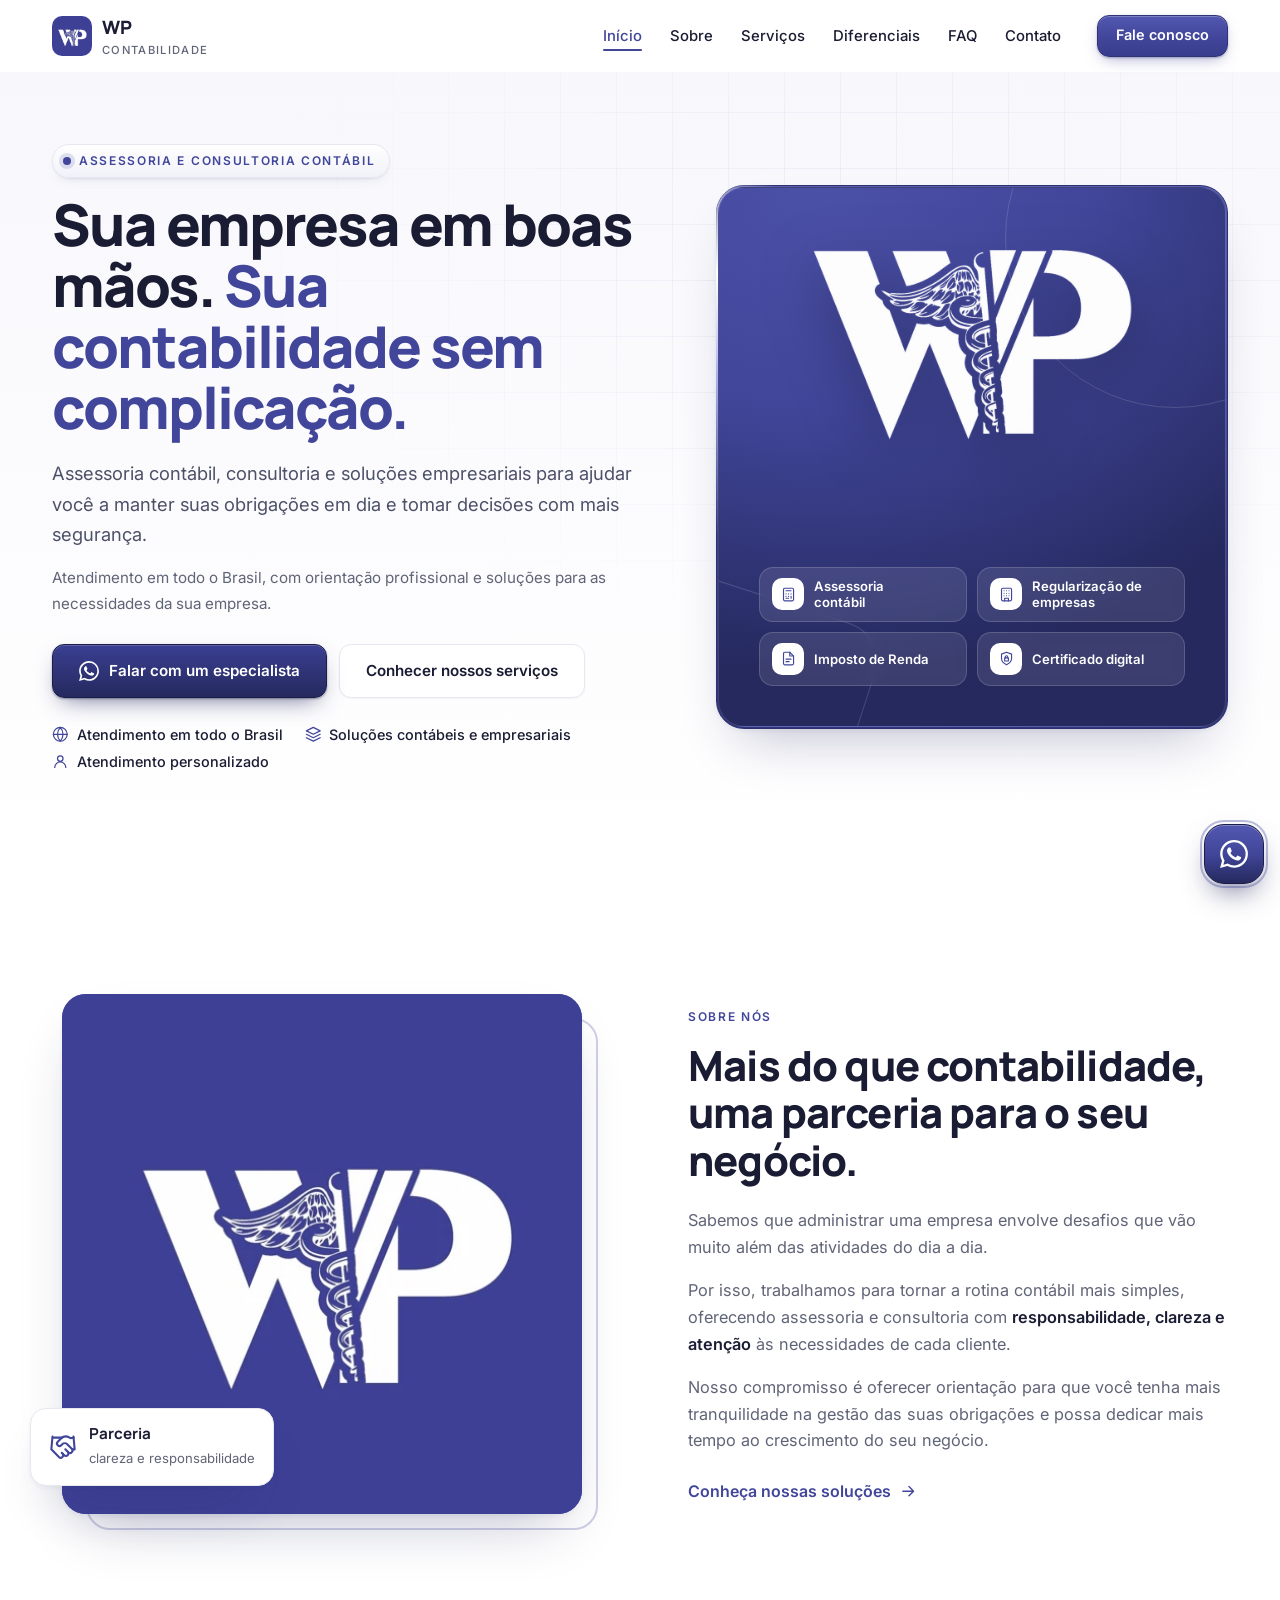
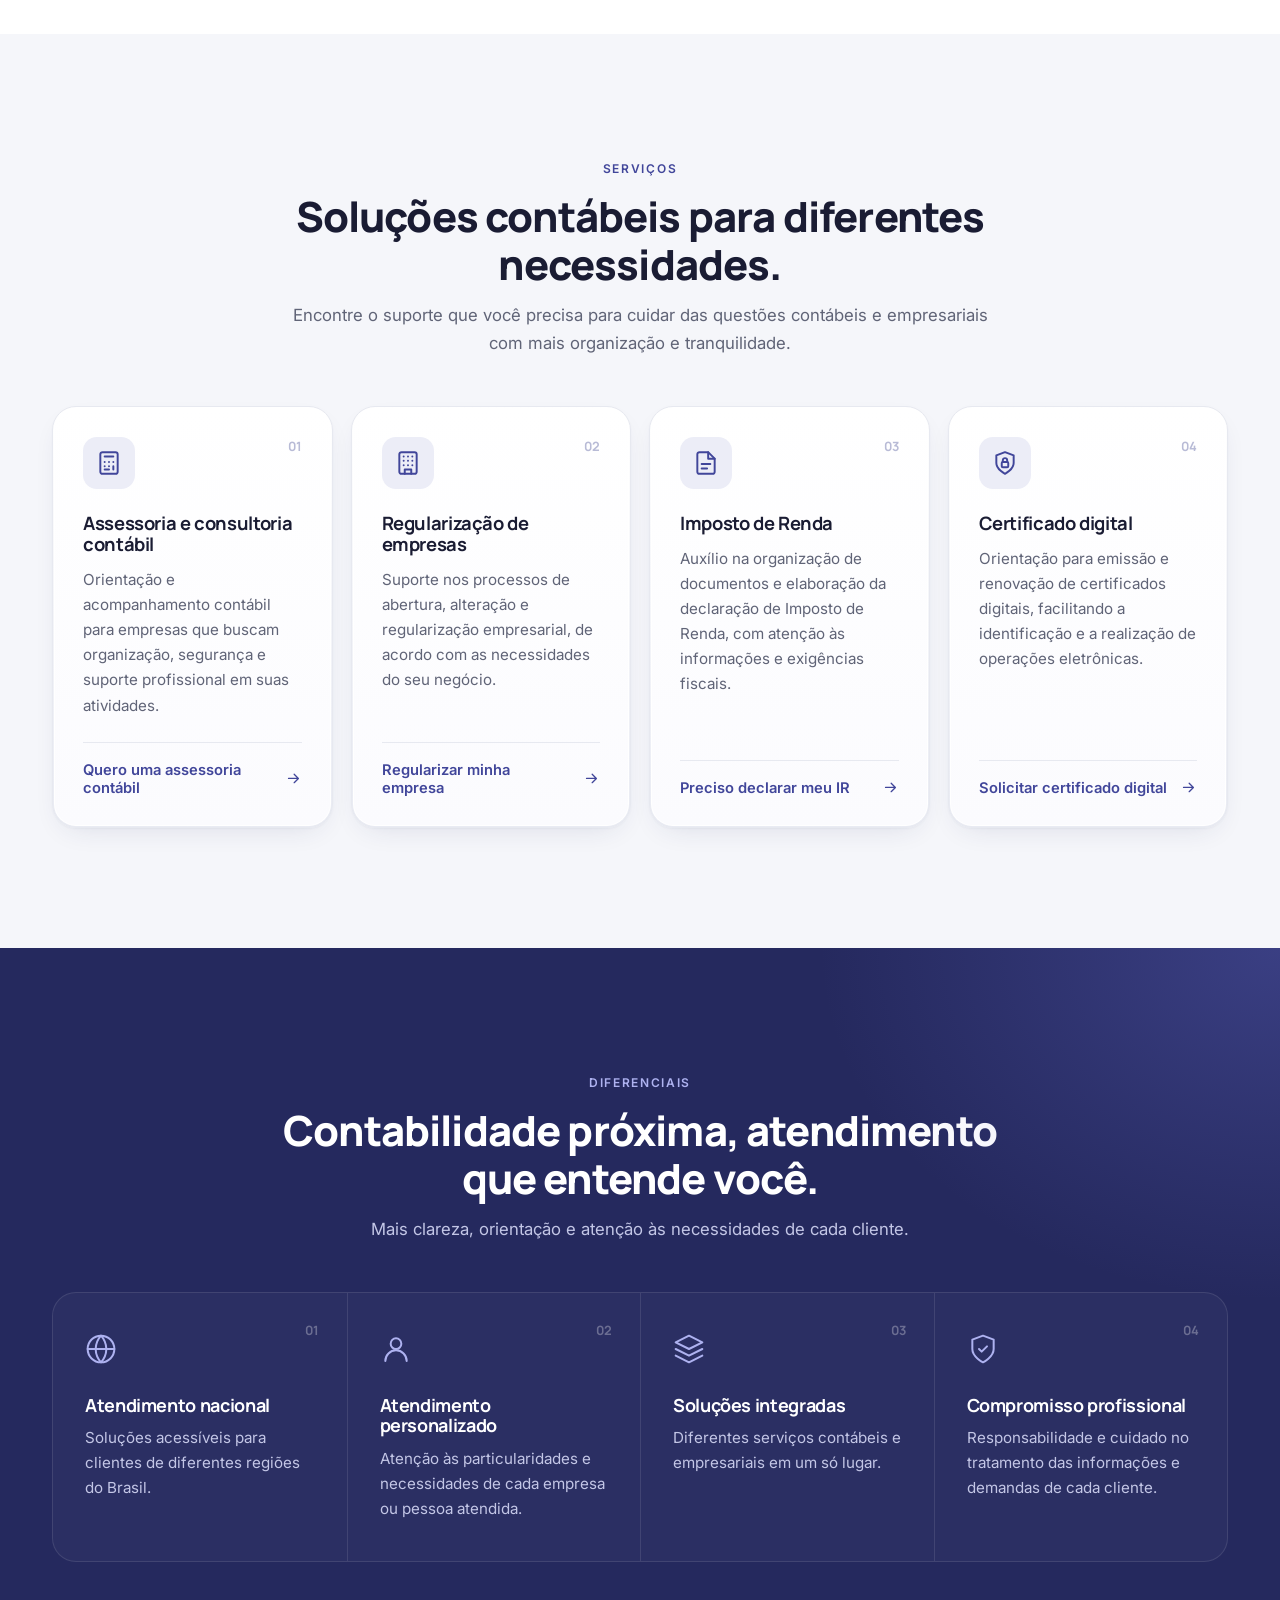
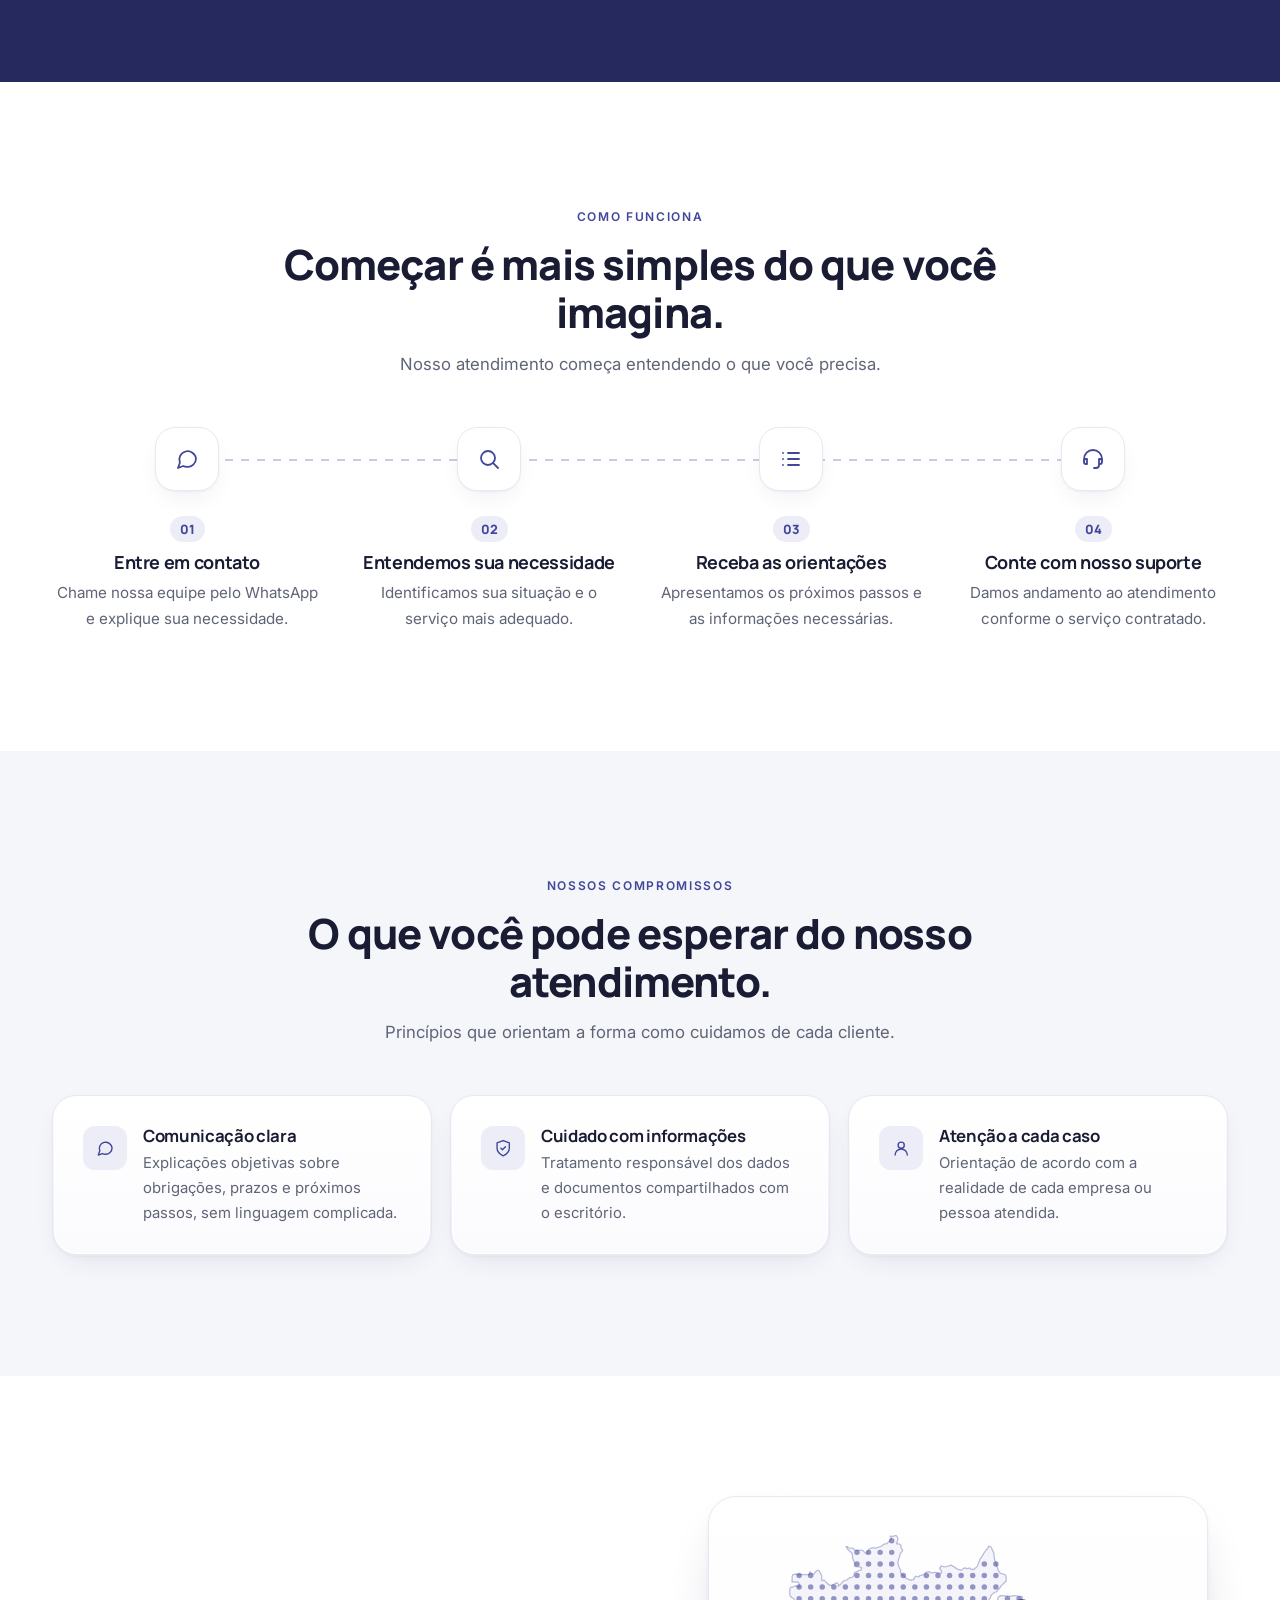
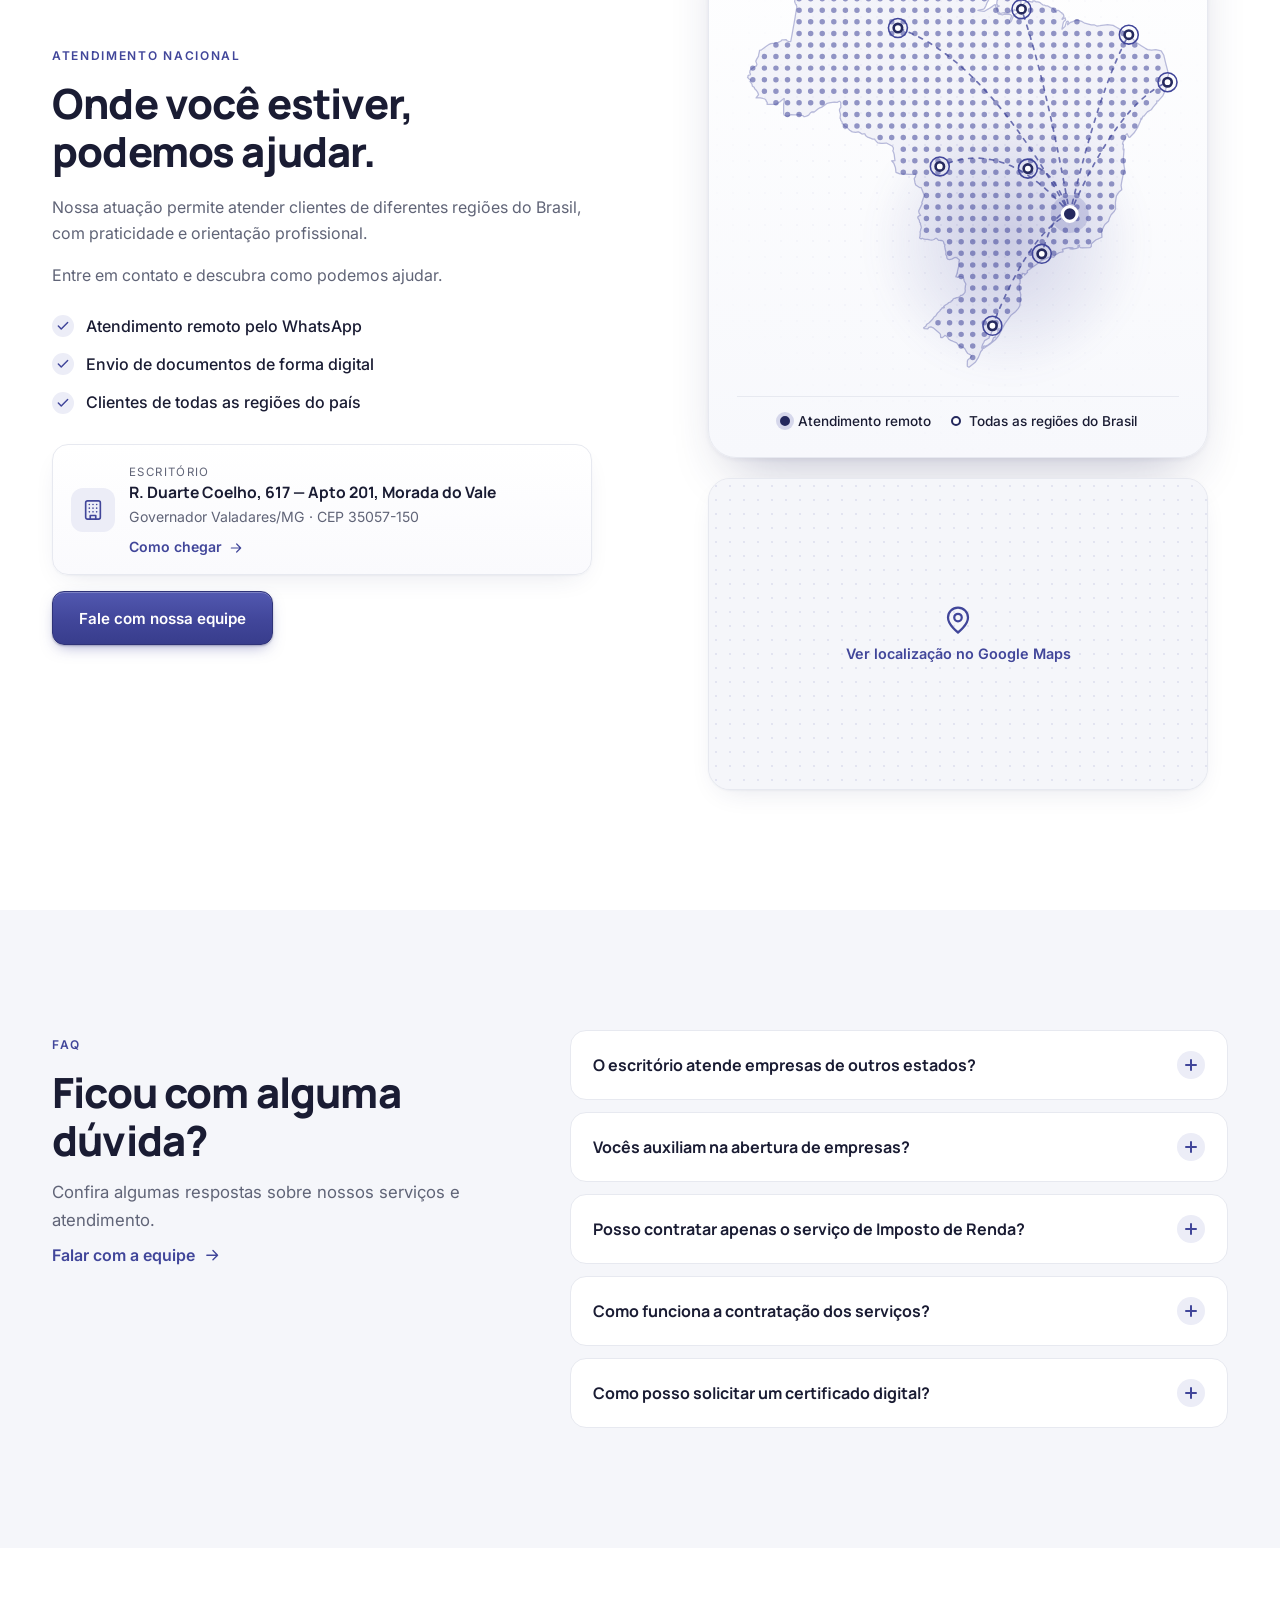
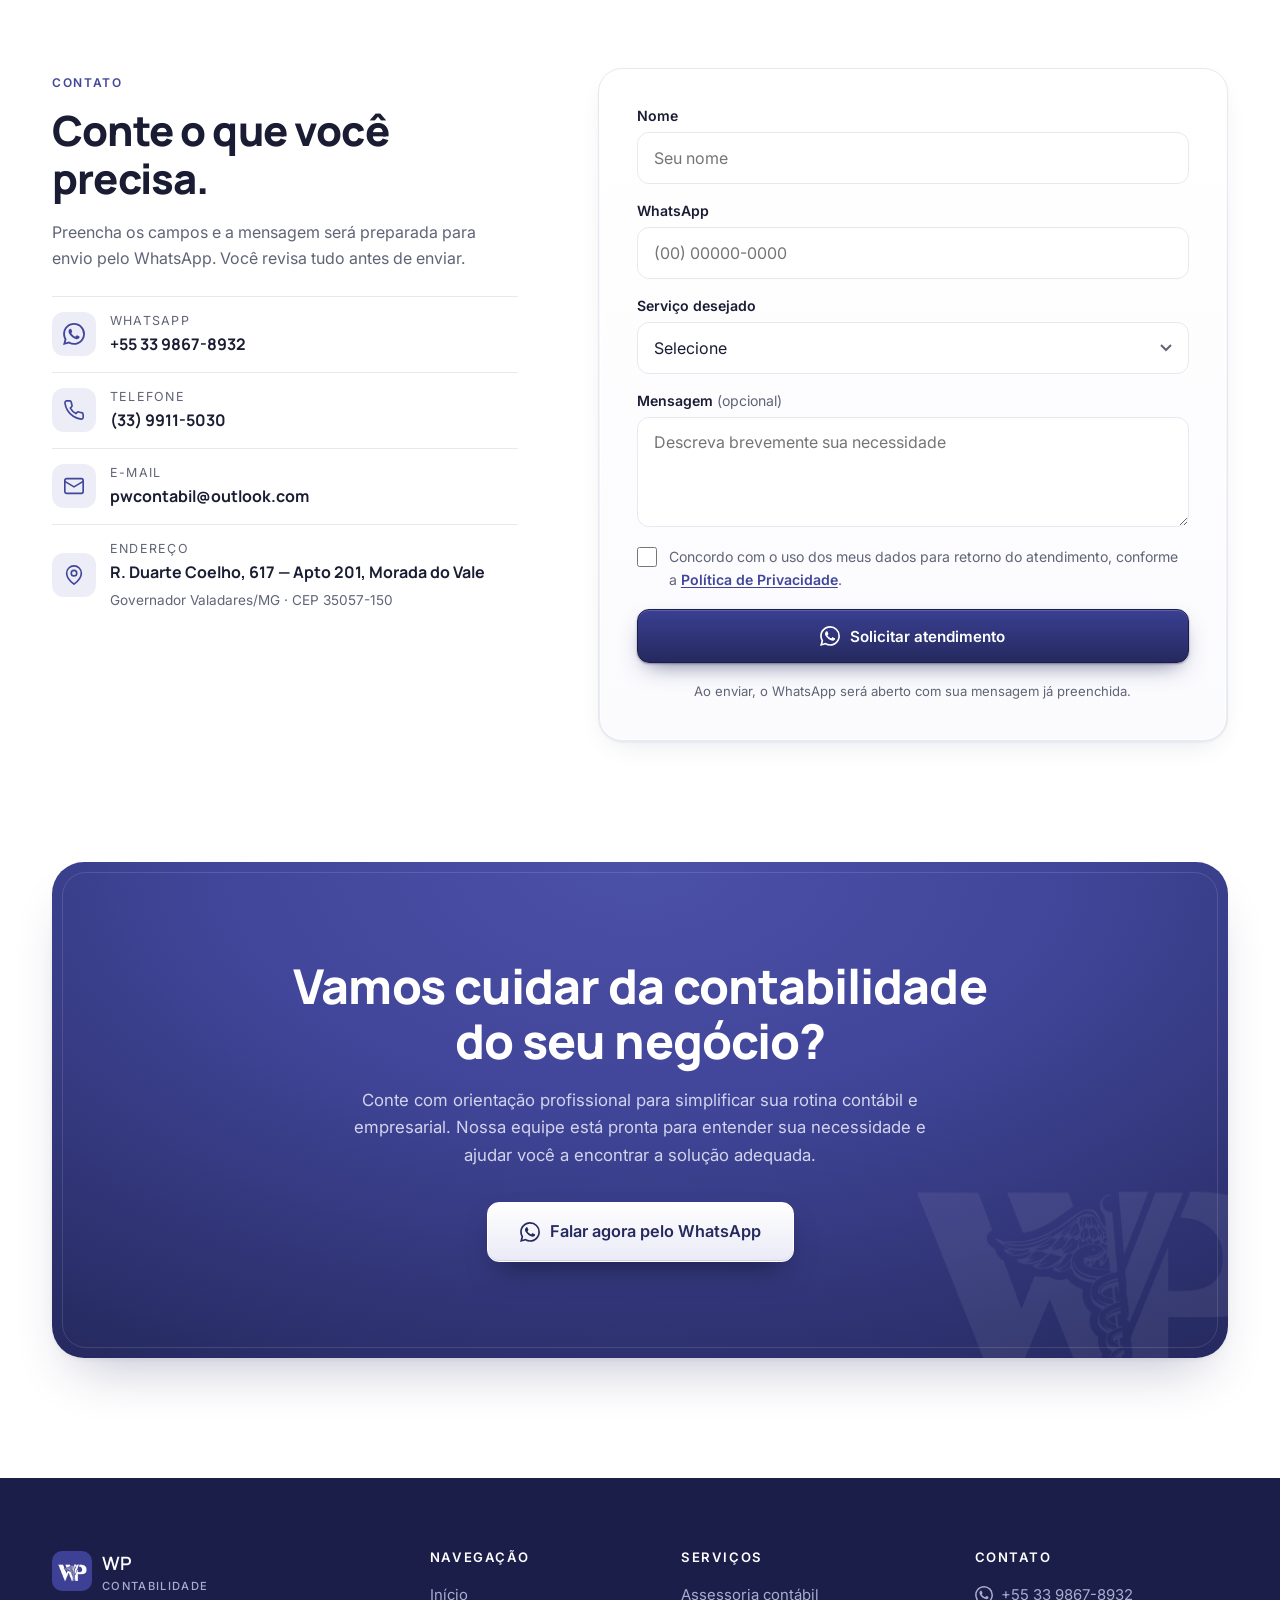
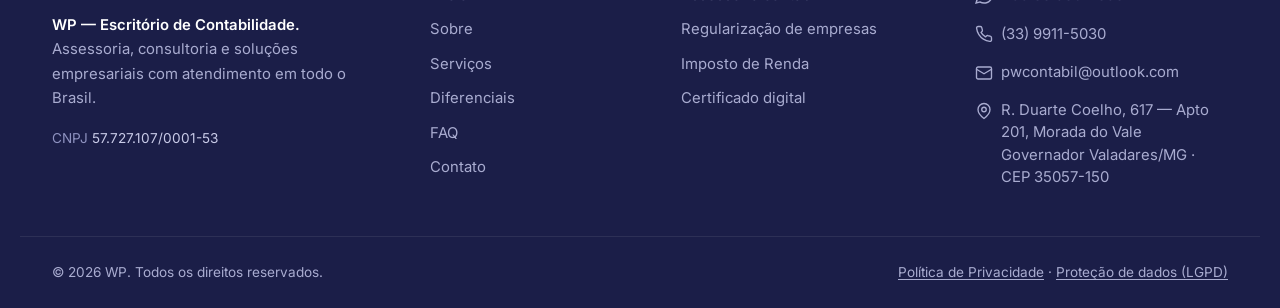
==== wp-contabilidade.html @ 4b019ac6 "Site institucional WP Contabilidade Landing page one-page em HTML, CSS e JavaScript puros.  Co-Autho" ====
<!doctype html>
<html lang="pt-BR" class="no-js">
<script>document.documentElement.classList.remove("no-js")</script>
<head>
  <meta charset="utf-8" />
  <meta name="viewport" content="width=device-width, initial-scale=1, viewport-fit=cover" />
  <title>WP Contabilidade | Assessoria e Consultoria Contábil</title>
  <meta name="description" content="Assessoria e consultoria contábil, regularização de empresas, Imposto de Renda e certificado digital. Atendimento em todo o Brasil." />
  <meta name="keywords" content="escritório de contabilidade, assessoria contábil, consultoria contábil, regularização de empresas, declaração de imposto de renda, certificado digital" />
  <meta name="theme-color" content="#41469A" />
  <!-- Google Search Console: cole aqui a meta de verificação quando disponível -->
  <!-- <meta name="google-site-verification" content="SEU_CODIGO" /> -->

  <meta property="og:type" content="website" />
  <meta property="og:locale" content="pt_BR" />
  <meta property="og:title" content="WP Contabilidade | Assessoria e Consultoria Contábil" />
  <meta property="og:description" content="Assessoria e consultoria contábil, regularização de empresas, Imposto de Renda e certificado digital. Atendimento em todo o Brasil." />
  <meta property="og:image" content="assets/og.jpg" />
  <meta name="twitter:card" content="summary_large_image" />

  <link rel="icon" type="image/png" href="[data-uri]" />
  <link rel="apple-touch-icon" href="[data-uri]" />
  <link rel="preconnect" href="https://fonts.googleapis.com" />
  <link rel="preconnect" href="https://fonts.gstatic.com" crossorigin />
  <link href="https://fonts.googleapis.com/css2?family=Inter:wght@400;500;600&family=Manrope:wght@500;600;700;800&display=swap" rel="stylesheet" />
  <style>
/* =========================================================
   WP Contabilidade — estilos
   Componentes "tex-card" e "btn--tex" inspirados em Cult UI
   (Texture Card / Texture Button), adaptados para CSS puro.
   ========================================================= */
:root{
  --brand:#41469A; --deep:#25295E; --deeper:#1B1E48; --mist:#F5F6FA; --soft:#ECEDF7;
  --white:#fff; --text:#606477; --ink:#1A1C33; --line:#E7E9F0;
  --wa:#25D366; --wa-d:#1EBE5A;
  --r-sm:10px; --r:16px; --r-lg:24px;
  --shadow:0 1px 2px rgba(37,41,94,.04),0 10px 30px -14px rgba(37,41,94,.16);
  --shadow-lg:0 2px 4px rgba(37,41,94,.05),0 28px 56px -24px rgba(37,41,94,.32);
  --ease:cubic-bezier(.22,.61,.36,1);
  --head-h:72px;
}
*,*::before,*::after{box-sizing:border-box}
html{scroll-behavior:smooth;scroll-padding-top:calc(var(--head-h) + 8px);-webkit-text-size-adjust:100%}
body{margin:0;font:400 16px/1.65 Inter,system-ui,sans-serif;color:var(--text);background:var(--white);-webkit-font-smoothing:antialiased;overflow-x:hidden}
img{max-width:100%;height:auto;display:block}
[hidden]{display:none!important}
a{color:inherit;text-decoration:none}
h1,h2,h3{font-family:Manrope,system-ui,sans-serif;color:var(--ink);margin:0;letter-spacing:-.02em;line-height:1.15}
h2{font-size:clamp(1.75rem,1.2rem + 2.2vw,2.6rem);font-weight:800}
h3{font-size:1.125rem;font-weight:700}
p{margin:0 0 1rem}
.i{width:1.15em;height:1.15em;fill:none;stroke:currentColor;stroke-width:1.8;stroke-linecap:round;stroke-linejoin:round;flex:none}
.container{width:100%;max-width:1240px;margin:0 auto;padding:0 20px}
@media(min-width:768px){.container{padding:0 32px}}
.skip{position:absolute;left:-999px;top:8px;background:var(--brand);color:#fff;padding:8px 14px;border-radius:8px;z-index:100}
.skip:focus{left:8px}
:focus-visible{outline:2px solid var(--brand);outline-offset:3px;border-radius:6px}

/* ---------- Eyebrow ---------- */
.eyebrow{display:inline-flex;align-items:center;gap:8px;font:600 .75rem/1 Inter,sans-serif;letter-spacing:.14em;text-transform:uppercase;color:var(--brand);margin-bottom:16px}
.eyebrow__dot{width:8px;height:8px;border-radius:50%;background:var(--brand);box-shadow:0 0 0 4px rgba(65,70,154,.15)}
.eyebrow--light{color:#AEB2F0}

/* ---------- Buttons ---------- */
.btn{--h:48px;display:inline-flex;align-items:center;justify-content:center;gap:10px;min-height:var(--h);padding:0 22px;border-radius:12px;font:600 .95rem/1 Inter,sans-serif;border:1px solid transparent;cursor:pointer;transition:transform .2s var(--ease),box-shadow .2s var(--ease),background .2s,color .2s,border-color .2s;white-space:nowrap}
.btn:active{transform:translateY(1px) scale(.99)}
.btn--sm{--h:42px;padding:0 18px;font-size:.9rem}
.btn--lg{--h:54px;padding:0 26px}
.btn--xl{--h:60px;padding:0 32px;font-size:1.02rem}
.btn--block{width:100%}
.btn .i{width:20px;height:20px}
/* Texture button (Cult UI) — camada interna com brilho e borda dupla */
.btn--tex{color:#fff;background:linear-gradient(180deg,#5258B0 0%,var(--brand) 55%,#383D8C 100%);border-color:#2F3378;box-shadow:inset 0 1px 0 rgba(255,255,255,.25),0 1px 2px rgba(37,41,94,.3),0 6px 16px -6px rgba(65,70,154,.55)}
.btn--tex:hover{transform:translateY(-1px);box-shadow:inset 0 1px 0 rgba(255,255,255,.3),0 2px 4px rgba(37,41,94,.3),0 12px 24px -8px rgba(65,70,154,.6)}
.btn--wa{color:#fff;background:linear-gradient(180deg,#3A3F92 0%,var(--deep) 100%);border-color:#1B1E48;box-shadow:inset 0 1px 0 rgba(255,255,255,.18),0 1px 2px rgba(27,30,72,.4),0 10px 24px -10px rgba(37,41,94,.7)}
.btn--wa:hover{transform:translateY(-1px);box-shadow:inset 0 1px 0 rgba(255,255,255,.22),0 2px 4px rgba(27,30,72,.4),0 16px 30px -12px rgba(37,41,94,.75)}
.cta-final .btn--wa{color:var(--deep);background:linear-gradient(180deg,#fff 0%,#E9EAF6 100%);border-color:#fff;box-shadow:inset 0 -1px 0 rgba(37,41,94,.12),0 14px 30px -12px rgba(0,0,0,.5)}
.btn--wa .i{fill:currentColor;stroke:none}
.btn--ghost{background:#fff;color:var(--ink);border-color:var(--line);box-shadow:0 1px 2px rgba(37,41,94,.05)}
.btn--ghost:hover{border-color:#C9CCE2;color:var(--brand);transform:translateY(-1px)}
.link-arrow{display:inline-flex;align-items:center;gap:8px;font-weight:600;color:var(--brand);margin-top:8px}
.link-arrow .i{transition:transform .2s var(--ease)}
.link-arrow:hover .i{transform:translateX(4px)}

/* ---------- Texture card (Cult UI) ---------- */
.tex-card{border-radius:var(--r-lg);padding:1px;background:linear-gradient(180deg,#fff,#E9EBF3);box-shadow:var(--shadow);border:1px solid var(--line)}
.tex-card__inner{height:100%;border-radius:calc(var(--r-lg) - 2px);background:linear-gradient(180deg,#fff 0%,#FBFBFE 100%);border:1px solid rgba(255,255,255,.9);padding:28px}

/* ---------- Header ---------- */
.header{position:fixed;inset:0 0 auto;z-index:50;height:var(--head-h);background:rgba(255,255,255,.92);backdrop-filter:saturate(1.6) blur(12px);-webkit-backdrop-filter:saturate(1.6) blur(12px);border-bottom:1px solid transparent;transition:border-color .25s,box-shadow .25s}
.header.is-scrolled{border-color:var(--line);box-shadow:0 6px 24px -18px rgba(37,41,94,.4)}
.header__inner{height:100%;display:flex;align-items:center;gap:24px}
.logo{display:flex;align-items:center;gap:10px;flex:none}
.logo img{width:40px;height:40px;border-radius:10px}
.logo__text{display:flex;flex-direction:column;line-height:1}
.logo__text strong{font:800 1.15rem Manrope,sans-serif;color:var(--ink);letter-spacing:-.02em}
.logo__text small{font:500 .7rem Inter,sans-serif;letter-spacing:.12em;text-transform:uppercase;color:var(--text);margin-top:3px}
.logo--light .logo__text strong{color:#fff}.logo--light .logo__text small{color:#A9ACD0}
.nav{margin-left:auto;display:flex;align-items:center;gap:4px}
.nav a:not(.btn){position:relative;padding:10px 12px;font:500 .93rem Inter,sans-serif;color:var(--ink);border-radius:8px;transition:color .2s}
.nav a:not(.btn)::after{content:"";position:absolute;left:12px;right:12px;bottom:4px;height:2px;border-radius:2px;background:var(--brand);transform:scaleX(0);transition:transform .25s var(--ease)}
.nav a:not(.btn):hover,.nav a.is-active{color:var(--brand)}
.nav a.is-active::after,.nav a:not(.btn):hover::after{transform:scaleX(1)}
.nav__cta{display:none}
.burger{display:none}
@media(max-width:991px){
  :root{--head-h:64px}
  .logo img{width:36px;height:36px}
  .header__cta{display:none}
  .burger{display:grid;place-content:center;gap:6px;margin-left:auto;width:44px;height:44px;border:1px solid var(--line);background:#fff;border-radius:12px;cursor:pointer}
  .burger span{display:block;width:20px;height:2px;background:var(--ink);border-radius:2px;transition:transform .25s var(--ease)}
  .burger[aria-expanded=true] span:first-child{transform:translateY(4px) rotate(45deg)}
  .burger[aria-expanded=true] span:last-child{transform:translateY(-4px) rotate(-45deg)}
  .nav{position:fixed;top:var(--head-h);left:0;right:0;flex-direction:column;align-items:stretch;gap:0;background:#fff;padding:12px 20px 24px;border-bottom:1px solid var(--line);box-shadow:0 24px 40px -24px rgba(37,41,94,.35);transform:translateY(-8px);opacity:0;visibility:hidden;transition:opacity .2s,transform .25s var(--ease),visibility .25s}
  .nav.is-open{opacity:1;visibility:visible;transform:none}
  .nav a:not(.btn){padding:14px 4px;font-size:1.05rem;border-bottom:1px solid var(--line);border-radius:0}
  .nav a:not(.btn)::after{display:none}
  .nav__cta{display:flex;margin-top:16px;--h:52px}
}

/* ---------- Hero ---------- */
.hero{position:relative;padding:calc(var(--head-h) + 40px) 0 64px;background:linear-gradient(180deg,#F7F7FC 0%,#fff 100%);overflow:hidden}
.hero__grid-bg{position:absolute;inset:0;background-image:linear-gradient(rgba(65,70,154,.06) 1px,transparent 1px),linear-gradient(90deg,rgba(65,70,154,.06) 1px,transparent 1px);background-size:56px 56px;mask-image:radial-gradient(ellipse 70% 60% at 70% 30%,#000 20%,transparent 75%);-webkit-mask-image:radial-gradient(ellipse 70% 60% at 70% 30%,#000 20%,transparent 75%)}
.hero__inner{position:relative;display:grid;gap:48px;align-items:center}
.hero h1{font-size:clamp(2.1rem,1.3rem + 3.6vw,3.6rem);font-weight:800;letter-spacing:-.035em;line-height:1.06;margin-bottom:20px}
.hero h1 .hl{color:var(--brand)}
.lead{font-size:clamp(1.02rem,.95rem + .3vw,1.15rem);color:#4D5168;max-width:56ch}
.hero__sub{font-size:.95rem;max-width:56ch}
.hero__actions{display:flex;flex-wrap:wrap;gap:12px;margin:28px 0 28px}
.hero__chips{list-style:none;padding:0;margin:0;display:flex;flex-wrap:wrap;gap:10px 22px}
.hero__chips li{display:flex;align-items:center;gap:8px;font:500 .9rem Inter,sans-serif;color:var(--ink)}
.hero__chips .i{color:var(--brand)}
.hero__visual{position:relative}
.hero__panel{border-radius:28px;background:linear-gradient(180deg,#5A5FB4,#2F3378);border-color:#2C3070;box-shadow:var(--shadow-lg)}
.hero__panel-inner{position:relative;overflow:hidden;min-height:420px;border-radius:26px;background:radial-gradient(120% 90% at 20% 0%,#4C51A8 0%,var(--brand) 45%,var(--deep) 100%);border-color:rgba(255,255,255,.12);padding:32px;display:flex;flex-direction:column;justify-content:space-between}
.hero__mark{width:78%;max-width:420px;margin:12px auto 0;filter:drop-shadow(0 18px 30px rgba(0,0,0,.25))}
.hero__shape{position:absolute;border:1px solid rgba(255,255,255,.14);border-radius:50%}
.hero__shape--a{width:340px;height:340px;right:-120px;top:-120px}
.hero__shape--b{width:220px;height:220px;left:-80px;bottom:-90px;border-radius:40px;transform:rotate(18deg)}
.hero__stack{position:relative;display:grid;grid-template-columns:1fr 1fr;gap:10px;margin-top:24px}
.float-chip{display:flex;align-items:center;gap:10px;padding:10px 12px;border-radius:14px;background:rgba(255,255,255,.1);border:1px solid rgba(255,255,255,.16);color:#fff;font:600 .82rem/1.25 Inter,sans-serif;backdrop-filter:blur(6px);animation:float 6s var(--ease) infinite;animation-delay:var(--d)}
.float-chip span{display:grid;place-items:center;width:32px;height:32px;border-radius:10px;background:#fff;color:var(--brand);flex:none}
@keyframes float{0%,100%{transform:translateY(0)}50%{transform:translateY(-4px)}}
@media(min-width:992px){
  .hero{padding:calc(var(--head-h) + 72px) 0 104px}
  .hero__inner{grid-template-columns:1.08fr .92fr;gap:64px}
  .hero__panel-inner{min-height:540px;padding:40px}
}
@media(max-width:560px){
  .hero{padding-top:calc(var(--head-h) + 28px)}
  .hero__actions .btn{width:100%}
  .hero__chips{flex-direction:column;gap:10px}
  .hero__panel-inner{min-height:0;padding:24px}
  .hero__stack{grid-template-columns:1fr 1fr;gap:8px}
  .float-chip{font-size:.75rem;padding:8px}
  .float-chip span{width:28px;height:28px}
}

/* ---------- Sections ---------- */
.section{padding:80px 0}
@media(min-width:992px){.section{padding:120px 0}}
.section--mist{background:var(--mist)}
.section--deep{background:var(--deep);position:relative;overflow:hidden}
.section--deep::before{content:"";position:absolute;inset:0;background:radial-gradient(60% 80% at 100% 0%,rgba(98,104,200,.35),transparent 60%);pointer-events:none}
.head{text-align:center;max-width:720px;margin:0 auto 48px}
.head h2{margin-bottom:14px}
.head p{font-size:1.05rem;margin:0}
.head--light h2{color:#fff}.head--light p{color:#C3C6E6}
.head--left{text-align:left;margin:0}

/* ---------- About ---------- */
.about{display:grid;gap:48px;align-items:center}
.about__copy p{font-size:1.02rem}
.about__copy p strong{color:var(--ink);font-weight:600}
.about__copy h2{margin-bottom:22px}
.about__visual{position:relative;max-width:520px;width:100%;margin:0 auto}
.about__frame{position:relative;aspect-ratio:1/1;border-radius:var(--r-lg);overflow:hidden;background:var(--brand);box-shadow:var(--shadow-lg)}
.about__frame img{width:100%;height:100%;object-fit:cover}
.about__visual::before{content:"";position:absolute;inset:24px -16px -16px 24px;border:2px solid var(--brand);border-radius:var(--r-lg);opacity:.25;z-index:-1}
.about__badge{position:absolute;left:-8px;bottom:28px;display:flex;align-items:center;gap:12px;background:#fff;border:1px solid var(--line);border-radius:16px;padding:14px 18px;box-shadow:var(--shadow-lg)}
.about__badge .i{width:28px;height:28px;color:var(--brand)}
.about__badge strong{display:block;font:700 .95rem Manrope,sans-serif;color:var(--ink)}
.about__badge span{font-size:.82rem}
@media(min-width:992px){.about{grid-template-columns:1fr 1fr;gap:96px}.about__badge{left:-32px}}

/* ---------- Services ---------- */
.services{display:grid;gap:18px}
@media(min-width:640px){.services{grid-template-columns:repeat(2,1fr)}}
@media(min-width:1100px){.services{grid-template-columns:repeat(4,1fr)}}
.service{transition:transform .3s var(--ease),box-shadow .3s var(--ease)}
.service .tex-card__inner{display:flex;flex-direction:column;position:relative}
.service:hover{transform:translateY(-6px);box-shadow:var(--shadow-lg)}
.service__icon{display:grid;place-items:center;width:52px;height:52px;border-radius:14px;background:var(--soft);color:var(--brand);margin-bottom:24px;transition:background .3s,color .3s}
.service__icon .i{width:26px;height:26px}
.service:hover .service__icon{background:var(--brand);color:#fff}
.service__num{position:absolute;top:28px;right:28px;font:700 .8rem Manrope,sans-serif;color:#B8BBD6}
.service h3{margin-bottom:12px;font-size:1.15rem}
.service p{font-size:.95rem;flex:1;margin-bottom:24px}
.service__cta{display:flex;align-items:center;justify-content:space-between;gap:8px;padding-top:18px;border-top:1px solid var(--line);font:600 .92rem Inter,sans-serif;color:var(--brand)}
.service__cta .i{transition:transform .2s var(--ease)}
.service__cta:hover .i{transform:translateX(4px)}

/* ---------- Differentials ---------- */
.diffs{position:relative;display:grid;gap:16px}
@media(min-width:640px){.diffs{grid-template-columns:repeat(2,1fr)}}
@media(min-width:1100px){.diffs{grid-template-columns:repeat(4,1fr);gap:0;border:1px solid rgba(255,255,255,.1);border-radius:var(--r-lg);background:rgba(255,255,255,.03)}}
.diff{position:relative;padding:28px;border:1px solid rgba(255,255,255,.1);border-radius:var(--r);background:rgba(255,255,255,.04);transition:background .3s}
@media(min-width:1100px){.diff{border:0;border-radius:0;background:none;padding:40px 32px}.diff+.diff{border-left:1px solid rgba(255,255,255,.1)}}
.diff:hover{background:rgba(255,255,255,.06)}
.diff .i{width:32px;height:32px;color:#AEB2F0;margin-bottom:22px;stroke-width:1.5}
.diff__n{position:absolute;top:28px;right:28px;font:700 .8rem Manrope,sans-serif;color:rgba(255,255,255,.3)}
.diff h3{color:#fff;margin-bottom:10px}
.diff p{color:#C3C6E6;font-size:.95rem;margin:0}

/* ---------- Steps ---------- */
.steps{list-style:none;padding:0;margin:0;display:grid;gap:0;position:relative}
.step{position:relative;padding:0 0 36px 72px}
.step:last-child{padding-bottom:0}
.step::before{content:"";position:absolute;left:25px;top:52px;bottom:0;width:2px;background:linear-gradient(var(--line),var(--line))}
.step:last-child::before{display:none}
.step__dot{position:absolute;left:0;top:0;display:grid;place-items:center;width:52px;height:52px;border-radius:16px;background:#fff;border:1px solid var(--line);color:var(--brand);box-shadow:var(--shadow)}
.step__dot .i{width:24px;height:24px}
.step__n{display:inline-block;font:800 .8rem Manrope,sans-serif;color:var(--brand);background:var(--soft);padding:4px 10px;border-radius:999px;margin-bottom:10px}
.step h3{margin-bottom:8px}
.step p{font-size:.95rem;margin:0}
@media(min-width:992px){
  .steps{grid-template-columns:repeat(4,1fr);gap:32px}
  .steps::before{content:"";position:absolute;top:32px;left:12%;right:12%;height:2px;background:repeating-linear-gradient(90deg,#C9CCE2 0 8px,transparent 8px 16px)}
  .step{padding:0;text-align:center}
  .step::before{display:none}
  .step__dot{position:relative;margin:0 auto 24px;width:64px;height:64px;border-radius:20px}
  .step:hover .step__dot{background:var(--brand);color:#fff;border-color:var(--brand)}
  .step__dot{transition:background .3s,color .3s}
}

/* ---------- Testimonials / commitments ---------- */
.testimonials{display:grid;gap:18px}
@media(min-width:768px){.testimonials{grid-template-columns:repeat(3,1fr)}}
.tcard .tex-card__inner{display:flex;flex-direction:column;gap:16px}
.tcard__stars{display:flex;gap:2px;color:#F5B300}
.tcard__stars .i{stroke:none}
.tcard blockquote{margin:0;color:var(--ink);font-size:1rem}
.tcard footer{margin-top:auto;border-top:1px solid var(--line);padding-top:14px}
.tcard footer strong{display:block;color:var(--ink);font-family:Manrope,sans-serif}
.tcard footer span{font-size:.85rem}
.commit .tex-card__inner{display:flex;gap:16px;align-items:flex-start}
.commit__ic{display:grid;place-items:center;width:44px;height:44px;border-radius:12px;background:var(--soft);color:var(--brand);flex:none}
.commit h3{margin-bottom:6px;font-size:1.05rem}
.commit p{margin:0;font-size:.93rem}

/* ---------- Location ---------- */
.location{display:grid;gap:48px;align-items:center}
.location h2{margin-bottom:18px}
.checks{list-style:none;padding:0;margin:24px 0 28px;display:grid;gap:12px}
.checks li{display:flex;gap:12px;align-items:center;color:var(--ink);font-weight:500}
.checks .i{width:22px;height:22px;padding:4px;border-radius:50%;background:var(--soft);color:var(--brand);stroke-width:2.5}
.location__address{display:flex;gap:12px;align-items:flex-start;padding:16px;border:1px solid var(--line);border-radius:var(--r);margin-bottom:24px;color:var(--ink)}
.location__address .i{color:var(--brand);margin-top:3px}
.map{border-radius:var(--r-lg);overflow:hidden;border:1px solid var(--line);aspect-ratio:4/3;margin-top:24px}
.map iframe{width:100%;height:100%;border:0}
@media(min-width:992px){.location{grid-template-columns:1fr 1fr;gap:96px}}

/* ---------- FAQ ---------- */
.faq-wrap{display:grid;gap:40px}
@media(min-width:992px){.faq-wrap{grid-template-columns:.8fr 1.2fr;gap:80px;align-items:start}.faq-wrap .head{position:sticky;top:calc(var(--head-h) + 32px)}}
.faq{display:grid;gap:12px}
.faq__item{background:#fff;border:1px solid var(--line);border-radius:var(--r);transition:border-color .25s,box-shadow .25s}
.faq__item[open]{border-color:#CDD0E6;box-shadow:var(--shadow)}
.faq__item summary{list-style:none;cursor:pointer;display:flex;align-items:center;justify-content:space-between;gap:16px;padding:20px 22px;font:700 1rem/1.4 Manrope,sans-serif;color:var(--ink)}
.faq__item summary::-webkit-details-marker{display:none}
.faq__ic{position:relative;width:28px;height:28px;border-radius:50%;background:var(--soft);flex:none;transition:background .25s,transform .3s var(--ease)}
.faq__ic::before,.faq__ic::after{content:"";position:absolute;left:50%;top:50%;width:12px;height:2px;background:var(--brand);border-radius:2px;transform:translate(-50%,-50%)}
.faq__ic::after{transform:translate(-50%,-50%) rotate(90deg);transition:transform .3s var(--ease)}
.faq__item[open] .faq__ic{background:var(--brand)}
.faq__item[open] .faq__ic::before,.faq__item[open] .faq__ic::after{background:#fff}
.faq__item[open] .faq__ic::after{transform:translate(-50%,-50%) rotate(0)}
.faq__body{display:grid;grid-template-rows:0fr;transition:grid-template-rows .3s var(--ease)}
.faq__body>p{overflow:hidden;margin:0;padding:0 22px}
.faq__item.is-open .faq__body{grid-template-rows:1fr}
.faq__item.is-open .faq__body>p{padding-bottom:22px}

/* ---------- Contact ---------- */
.contact{display:grid;gap:40px;align-items:start}
@media(min-width:992px){.contact{grid-template-columns:.85fr 1.15fr;gap:80px}}
.contact__copy h2{margin-bottom:16px}
.contact__line{display:flex;align-items:center;gap:14px;padding:14px 0;border-top:1px solid var(--line)}
.contact__line:first-of-type{margin-top:24px}
.contact__ic{display:grid;place-items:center;width:44px;height:44px;border-radius:12px;background:var(--soft);color:var(--brand)}
.contact__line small{display:block;font-size:.78rem;text-transform:uppercase;letter-spacing:.1em}
.contact__line strong{color:var(--ink);font-family:Manrope,sans-serif}
.contact__ic svg[class] , .contact__line .i{width:22px;height:22px}
.contact__line:first-of-type .i{fill:currentColor;stroke:none}
.form .tex-card__inner{display:grid;gap:18px}
@media(min-width:640px){.form .tex-card__inner{padding:36px}}
.field{display:grid;gap:8px}
.field label{font:600 .88rem Inter,sans-serif;color:var(--ink)}
.opt{font-weight:400;color:var(--text)}
.field input,.field select,.field textarea{width:100%;font:400 1rem Inter,sans-serif;color:var(--ink);background:#fff;border:1px solid var(--line);border-radius:12px;padding:14px 16px;min-height:52px;transition:border-color .2s,box-shadow .2s;appearance:none;-webkit-appearance:none}
.field select{background:#fff url("data:image/svg+xml,%3Csvg xmlns='http://www.w3.org/2000/svg' width='12' height='8' fill='none' stroke='%23606477' stroke-width='2'%3E%3Cpath d='m1 1 5 5 5-5'/%3E%3C/svg%3E") no-repeat right 16px center;padding-right:40px}
.field textarea{resize:vertical;min-height:110px}
.field input:focus,.field select:focus,.field textarea:focus{outline:none;border-color:var(--brand);box-shadow:0 0 0 4px rgba(65,70,154,.12)}
.field__err{display:none;color:#C0392B;font-size:.82rem}
.is-invalid input,.is-invalid select{border-color:#E1A4A0}
.is-invalid .field__err,.field__err--consent.show{display:block}
.consent{display:flex;gap:12px;align-items:flex-start;font-size:.88rem;cursor:pointer}
.consent input{width:20px;height:20px;margin:2px 0 0;accent-color:var(--brand);flex:none}
.consent a{color:var(--brand);font-weight:600;text-decoration:underline;text-underline-offset:2px}
.form__note{font-size:.82rem;text-align:center;margin:0}

/* ---------- CTA final ---------- */
.cta-final{padding:0 0 80px}
@media(min-width:992px){.cta-final{padding-bottom:120px}}
.cta-final__box{position:relative;overflow:hidden;text-align:center;padding:64px 24px;border-radius:32px;background:radial-gradient(90% 120% at 50% 0%,#4C51A8 0%,var(--brand) 40%,var(--deep) 100%);box-shadow:var(--shadow-lg)}
.cta-final__box::before{content:"";position:absolute;inset:10px;border:1px solid rgba(255,255,255,.12);border-radius:24px;pointer-events:none}
.cta-final__mark{position:absolute;right:-60px;bottom:-60px;width:380px;opacity:.07;pointer-events:none}
.cta-final h2{position:relative;color:#fff;max-width:720px;margin:0 auto 18px;font-size:clamp(1.9rem,1.2rem + 2.8vw,3rem)}
.cta-final p{position:relative;color:#D2D4EE;max-width:620px;margin:0 auto 32px;font-size:1.05rem}
.cta-final .btn{position:relative}
@media(min-width:768px){.cta-final__box{padding:96px 48px}}
@media(max-width:560px){.cta-final .btn{width:100%;white-space:normal}}

/* ---------- Footer ---------- */
.footer{background:var(--deeper);color:#A9ACD0;padding:72px 0 0;font-size:.93rem}
.footer__grid{display:grid;gap:40px;padding-bottom:48px}
@media(min-width:640px){.footer__grid{grid-template-columns:1fr 1fr}}
@media(min-width:992px){.footer__grid{grid-template-columns:1.6fr 1fr 1.2fr 1.2fr}}
.footer__brand p{margin-top:20px;max-width:340px}
.footer__brand strong{color:#fff;font-weight:600}
.footer h3{color:#fff;font-size:.82rem;text-transform:uppercase;letter-spacing:.12em;margin-bottom:18px;font-family:Inter,sans-serif;font-weight:600}
.footer ul{list-style:none;margin:0;padding:0;display:grid;gap:10px}
.footer ul a{display:inline-flex;align-items:center;gap:8px;transition:color .2s}
.footer ul a:hover{color:#fff}
.footer ul a [href="#ic-wa"]{}
.footer li .i{width:18px;height:18px}
#footer-contact li:first-child .i{fill:currentColor;stroke:none}
.footer__bottom{display:flex;flex-wrap:wrap;gap:12px 24px;justify-content:space-between;padding:24px 20px calc(24px + env(safe-area-inset-bottom));border-top:1px solid rgba(255,255,255,.08);font-size:.85rem}
@media(min-width:768px){.footer__bottom{padding-left:32px;padding-right:32px}}
.footer__bottom p{margin:0}
.footer__bottom a{text-decoration:underline;text-underline-offset:2px}
.footer__bottom a:hover{color:#fff}
@media(max-width:767px){.footer{padding-bottom:84px}}

/* ---------- Privacy dialog ---------- */
.privacy{width:min(680px,calc(100% - 32px));max-height:85vh;padding:0;border:0;border-radius:var(--r-lg);box-shadow:var(--shadow-lg);color:var(--text)}
.privacy::backdrop{background:rgba(27,30,72,.55);backdrop-filter:blur(3px)}
.privacy__head{position:sticky;top:0;display:flex;align-items:center;justify-content:space-between;padding:20px 24px;background:#fff;border-bottom:1px solid var(--line)}
.privacy__head h2{font-size:1.3rem}
.privacy__close{width:40px;height:40px;border-radius:10px;border:1px solid var(--line);background:#fff;font-size:1.5rem;line-height:1;cursor:pointer;color:var(--ink)}
.privacy__body{padding:24px}
.privacy__body h3{font-size:1rem;margin:20px 0 6px}
.privacy__body p{font-size:.94rem}

/* ---------- Reveal ---------- */
.reveal{opacity:0;transform:translateY(16px);transition:opacity .6s var(--ease),transform .6s var(--ease);transition-delay:var(--rd,0s)}
.reveal.is-visible{opacity:1;transform:none}
.no-js .reveal{opacity:1;transform:none}

@media (prefers-reduced-motion:reduce){
  html{scroll-behavior:auto}
  *,*::before,*::after{animation:none!important;transition-duration:.01ms!important}
  .reveal{opacity:1;transform:none}
}
@media(max-width:991px){.about__visual{max-width:340px}.about__visual::before{inset:16px -10px -10px 16px}}

/* =========================================================
   Componentes inspirados em Cult UI (versões em CSS/JS puro)
   ========================================================= */
/* Neumorph Eyebrow */
.eyebrow--neu{padding:8px 14px 8px 10px;border-radius:999px;background:linear-gradient(180deg,#fff,#F1F2F9);border:1px solid var(--line);box-shadow:inset 0 1px 0 #fff,0 1px 2px rgba(37,41,94,.06),0 6px 14px -8px rgba(37,41,94,.2)}

/* Text Animate (blur-in por palavra) */
.text-animate .w{display:inline-block;opacity:0;filter:blur(8px);transform:translateY(10px);animation:wordIn .7s var(--ease) forwards;animation-delay:calc(var(--wi) * 55ms + 120ms)}
@keyframes wordIn{to{opacity:1;filter:none;transform:none}}

/* Shimmer button */
.shimmer{position:relative;overflow:hidden;isolation:isolate}
.shimmer::after{content:"";position:absolute;inset:0;z-index:-1;background:linear-gradient(110deg,transparent 35%,rgba(255,255,255,.22) 50%,transparent 65%);transform:translateX(-120%);animation:shimmer 3.6s ease-in-out infinite 1.5s}
@keyframes shimmer{0%{transform:translateX(-120%)}40%,100%{transform:translateX(120%)}}

/* Border Beam */
.beam{position:relative;isolation:isolate}
.beam::before{content:"";position:absolute;inset:-1px;border-radius:inherit;padding:1.5px;background:conic-gradient(from var(--a,0deg),transparent 0 70%,#AEB2F0 80%,#fff 85%,transparent 90%);-webkit-mask:linear-gradient(#000 0 0) content-box,linear-gradient(#000 0 0);-webkit-mask-composite:xor;mask-composite:exclude;animation:beam 6s linear infinite;z-index:2;pointer-events:none}
@property --a{syntax:"<angle>";inherits:false;initial-value:0deg}
@keyframes beam{to{--a:360deg}}

/* Spotlight (segue o cursor) */
.spotlight{position:relative}
.spotlight::after{content:"";position:absolute;inset:0;border-radius:inherit;pointer-events:none;opacity:0;transition:opacity .3s;background:radial-gradient(320px circle at var(--mx,50%) var(--my,50%),rgba(65,70,154,.09),transparent 60%)}
.hero__panel-inner.spotlight::after{background:radial-gradient(360px circle at var(--mx,50%) var(--my,50%),rgba(255,255,255,.12),transparent 60%)}
.spotlight:hover::after{opacity:1}
.service.spotlight{position:relative}
.service .tex-card__inner{position:relative;z-index:1}

/* Mapa do Brasil (dot matrix) */
.map-card{position:relative;max-width:500px;margin:0 auto;padding:28px;border-radius:28px;background:linear-gradient(180deg,#fff,#F7F8FC);border:1px solid var(--line);box-shadow:var(--shadow-lg);overflow:hidden}
.map-card::before{content:"";position:absolute;inset:0;background-image:radial-gradient(rgba(65,70,154,.08) 1px,transparent 1px);background-size:16px 16px;mask-image:radial-gradient(circle at 50% 50%,#000,transparent 75%);-webkit-mask-image:radial-gradient(circle at 50% 50%,#000,transparent 75%)}
.map-card__glow{position:absolute;width:60%;aspect-ratio:1;left:30%;top:35%;border-radius:50%;background:radial-gradient(circle,rgba(65,70,154,.22),transparent 65%);filter:blur(10px)}
.br-map{position:relative;width:100%;height:auto;display:block;overflow:visible}
.br-outline{fill:rgba(65,70,154,.05);stroke:rgba(65,70,154,.35);stroke-width:1.2;stroke-linejoin:round}
.br-dots{stroke:var(--brand);stroke-width:5.2;stroke-linecap:round;opacity:.55}
.br-arc{fill:none;stroke:var(--brand);stroke-width:1.6;stroke-linecap:round;stroke-dasharray:4 6;opacity:.75;animation:dash 1.6s linear infinite}
@keyframes dash{to{stroke-dashoffset:-20}}
.br-pin circle:last-child{fill:#fff;stroke:var(--deep);stroke-width:2.5}
.br-pin__ring{fill:none;stroke:var(--brand);stroke-width:1.5;transform-box:fill-box;transform-origin:center;animation:pin 2.8s var(--ease) infinite;animation-delay:calc(var(--i) * .35s)}
@keyframes pin{0%{transform:scale(.4);opacity:.9}100%{transform:scale(2.2);opacity:0}}
.br-hub circle:last-child{fill:var(--deep);stroke:#fff;stroke-width:3}
.br-hub__glow{fill:rgba(65,70,154,.18)}
.map-card__legend{position:relative;display:flex;flex-wrap:wrap;gap:8px 20px;justify-content:center;margin-top:18px;padding-top:16px;border-top:1px solid var(--line);font:500 .85rem Inter,sans-serif;color:var(--ink)}
.map-card__legend span{display:flex;align-items:center;gap:8px}
.lg{width:10px;height:10px;border-radius:50%;background:#fff;border:2.5px solid var(--deep)}
.lg--hub{background:var(--deep);box-shadow:0 0 0 4px rgba(65,70,154,.18)}

/* Floating action (Family Button) */
.fab{position:fixed;right:max(16px,env(safe-area-inset-right));bottom:max(16px,env(safe-area-inset-bottom));z-index:60;display:flex;flex-direction:column;align-items:flex-end;gap:12px;transform:translateY(20px) scale(.6);opacity:0;transition:transform .4s var(--ease),opacity .4s}
.fab.is-in{transform:none;opacity:1}
.fab.is-hidden:not(.is-open){transform:translateY(20px) scale(.6);opacity:0;pointer-events:none}
.fab__btn{position:relative;display:grid;place-items:center;width:60px;height:60px;border-radius:20px;border:1px solid #1B1E48;color:#fff;cursor:pointer;background:linear-gradient(180deg,#5258B0 0%,var(--brand) 50%,var(--deep) 100%);box-shadow:inset 0 1px 0 rgba(255,255,255,.28),0 14px 30px -10px rgba(37,41,94,.75);transition:transform .25s var(--ease),border-radius .3s var(--ease)}
.fab__btn:hover{transform:translateY(-2px)}
.fab__btn::before{content:"";position:absolute;inset:-5px;border-radius:24px;border:2px solid rgba(65,70,154,.35);animation:fabPulse 2.8s var(--ease) infinite}
@keyframes fabPulse{0%{transform:scale(.9);opacity:1}70%,100%{transform:scale(1.25);opacity:0}}
.fab__wa{width:28px;height:28px;fill:currentColor;transition:transform .3s var(--ease),opacity .2s}
.fab__x{position:absolute;width:24px;height:24px;opacity:0;transform:rotate(-90deg);transition:transform .3s var(--ease),opacity .2s;stroke-width:2.2}
.fab.is-open .fab__btn{border-radius:50%}
.fab.is-open .fab__btn::before{display:none}
.fab.is-open .fab__wa{opacity:0;transform:rotate(90deg)}
.fab.is-open .fab__x{opacity:1;transform:none}
.fab__panel{width:min(290px,calc(100vw - 32px));padding:10px;border-radius:22px;background:#fff;border:1px solid var(--line);box-shadow:var(--shadow-lg),0 30px 60px -30px rgba(37,41,94,.45);transform-origin:bottom right;transform:scale(.85) translateY(12px);opacity:0;visibility:hidden;transition:transform .3s var(--ease),opacity .2s,visibility .3s}
.fab.is-open .fab__panel{transform:none;opacity:1;visibility:visible}
.fab__title{margin:6px 10px 8px;font:700 .95rem Manrope,sans-serif;color:var(--ink)}
.fab__panel a{display:flex;align-items:center;gap:12px;padding:12px 10px;border-radius:12px;font:500 .92rem Inter,sans-serif;color:var(--ink);transition:background .2s,color .2s}
.fab__panel a .i{width:34px;height:34px;padding:8px;border-radius:10px;background:var(--soft);color:var(--brand);transition:background .2s,color .2s}
.fab__panel a:hover{background:var(--mist);color:var(--brand)}
.fab__panel a:hover .i{background:var(--brand);color:#fff}
.fab.is-open .fab__panel a{animation:itemIn .35s var(--ease) both}
.fab.is-open .fab__panel a:nth-of-type(2){animation-delay:.04s}.fab.is-open .fab__panel a:nth-of-type(3){animation-delay:.08s}.fab.is-open .fab__panel a:nth-of-type(4){animation-delay:.12s}.fab.is-open .fab__panel a:nth-of-type(5){animation-delay:.16s}
@keyframes itemIn{from{opacity:0;transform:translateY(6px)}}
@media(max-width:767px){.fab__btn{width:56px;height:56px;border-radius:18px}}
@media (prefers-reduced-motion:reduce){.text-animate .w{opacity:1;filter:none;transform:none}}
/* Chips do hero clicáveis */
a.float-chip{cursor:pointer;transition:background .2s,border-color .2s,transform .2s var(--ease)}
a.float-chip::after{content:"→";margin-left:auto;opacity:0;transform:translateX(-4px);transition:.2s}
a.float-chip:hover,a.float-chip:focus-visible{background:rgba(255,255,255,.2);border-color:rgba(255,255,255,.35);animation-play-state:paused}
a.float-chip:hover::after,a.float-chip:focus-visible::after{opacity:1;transform:none}
/* Destaque do card de serviço ao chegar pelo link */
.service.is-target{animation:targetPulse 1.6s var(--ease)}
@keyframes targetPulse{0%,100%{box-shadow:var(--shadow)}25%,60%{box-shadow:0 0 0 3px var(--brand),var(--shadow-lg);transform:translateY(-6px)}}
/* Correção: itens de grid não podem ultrapassar a largura da tela */
.hero__inner>*,.about>*,.location>*,.contact>*,.faq-wrap>*,.hero__stack>*,.services>*,.diffs>*,.testimonials>*{min-width:0}
.float-chip{min-width:0;overflow-wrap:anywhere}
@media(max-width:560px){.btn{white-space:normal;text-align:center;line-height:1.25;padding-top:10px;padding-bottom:10px}}
a,button,summary{-webkit-tap-highlight-color:rgba(65,70,154,.15);touch-action:manipulation}
/* Correção: a área invisível do menu flutuante não pode capturar toques */
.fab{pointer-events:none}
.fab__btn{pointer-events:auto}
.fab__panel{pointer-events:none}
.fab.is-open .fab__panel{pointer-events:auto}
.fab.is-hidden:not(.is-open) .fab__btn{pointer-events:none}
.eyebrow{line-height:1.35}

/* Endereço e dados cadastrais */
.location__address{display:grid;grid-template-columns:auto 1fr;gap:4px 14px;align-items:center;padding:18px;border:1px solid var(--line);border-radius:var(--r);background:linear-gradient(180deg,#fff,#FAFAFD);box-shadow:var(--shadow);margin:0 0 16px}
.addr__ic{grid-row:span 2;display:grid;place-items:center;width:44px;height:44px;border-radius:12px;background:var(--soft);color:var(--brand)}
.addr__ic .i{width:22px;height:22px;margin:0}
.addr__txt{min-width:0}
.addr__txt small{display:block;font-size:.72rem;letter-spacing:.12em;text-transform:uppercase;color:var(--text)}
.addr__txt strong{display:block;font:700 .98rem/1.35 Manrope,sans-serif;color:var(--ink)}
.addr__txt span{font-size:.88rem;color:var(--text)}
.addr__go{grid-column:2;display:inline-flex;align-items:center;gap:6px;font:600 .88rem Inter,sans-serif;color:var(--brand);margin-top:4px;width:max-content}
.addr__go .i{width:16px;height:16px;transition:transform .2s var(--ease)}
.addr__go:hover .i{transform:translateX(3px)}
.location .map{margin:0 0 28px;aspect-ratio:16/9;box-shadow:var(--shadow);background:var(--mist)}
.contact__sub{font:400 .85rem Inter,sans-serif;color:var(--text)}
.contact__line strong{overflow-wrap:anywhere}
.contact__line:not(:first-of-type) .i{fill:none;stroke:currentColor}
.footer__cnpj{margin-top:10px!important;font-size:.85rem;color:#8E92C0}
.footer__cnpj span{color:#C9CBE8}
.footer__addr{align-items:flex-start!important;line-height:1.5}
.footer__addr .i{margin-top:3px}
.footer ul a{overflow-wrap:anywhere}
.nowrap{white-space:nowrap}
.privacy a{color:var(--brand);font-weight:600}
#contact-lines .contact__line .i{fill:none;stroke:currentColor}
#contact-lines .contact__line:first-of-type{margin-top:0}
.location__visual{display:grid;gap:20px;min-width:0}
.location .map{position:relative;margin:0;max-width:500px;width:100%;justify-self:center;aspect-ratio:16/10;border-radius:22px}
.map__fallback{position:absolute;inset:0;display:flex;flex-direction:column;align-items:center;justify-content:center;gap:10px;font:600 .9rem Inter,sans-serif;color:var(--brand);background:radial-gradient(rgba(65,70,154,.1) 1px,transparent 1px) 0 0/14px 14px,var(--mist)}
.map__fallback .i{width:30px;height:30px}
.map iframe{position:relative;z-index:1}
.location__visual .map-card{width:100%}

</style>

  <script type="application/ld+json">
  {
    "@context": "https://schema.org",
    "@type": "AccountingService",
    "name": "WP — Escritório de Contabilidade",
    "description": "Assessoria e consultoria contábil, regularização de empresas, Imposto de Renda e certificado digital.",
    "areaServed": { "@type": "Country", "name": "Brasil" },
    "telephone": "+55 33 9911-5030",
    "email": "pwcontabil@outlook.com",
    "taxID": "57.727.107/0001-53",
    "address": {
      "@type": "PostalAddress",
      "streetAddress": "R. Duarte Coelho, 617, Apto 201",
      "addressLocality": "Governador Valadares",
      "addressRegion": "MG",
      "postalCode": "35057-150",
      "addressCountry": "BR"
    },
    "image": "[data-uri]"
  }
  </script>
</head>
<body>
  <a class="skip" href="#conteudo">Pular para o conteúdo</a>

  <!-- 01 HEADER -->
  <header class="header" id="header">
    <div class="container header__inner">
      <a href="#inicio" class="logo" aria-label="WP Contabilidade — início">
        <img src="[data-uri]" width="40" height="40" alt="Logo WP Contabilidade" />
        <span class="logo__text"><strong>WP</strong><small>Contabilidade</small></span>
      </a>
      <nav class="nav" id="nav" aria-label="Navegação principal">
        <a href="#inicio">Início</a>
        <a href="#sobre">Sobre</a>
        <a href="#servicos">Serviços</a>
        <a href="#diferenciais">Diferenciais</a>
        <a href="#faq">FAQ</a>
        <a href="#contato">Contato</a>
        <a href="#" class="btn btn--tex btn--sm nav__cta" data-wa="default" data-track="whatsapp_click" data-label="menu_mobile">Fale conosco</a>
      </nav>
      <a href="#" class="btn btn--tex btn--sm header__cta" data-wa="default" data-track="whatsapp_click" data-label="header">Fale conosco</a>
      <button class="burger" id="burger" aria-label="Abrir menu" aria-expanded="false" aria-controls="nav"><span></span><span></span></button>
    </div>
  </header>

  <main id="conteudo">
    <!-- 02 HERO -->
    <section class="hero" id="inicio">
      <div class="hero__grid-bg" aria-hidden="true"></div>
      <div class="container hero__inner">
        <div class="hero__copy">
          <span class="eyebrow eyebrow--neu reveal"><span class="eyebrow__dot"></span>Assessoria e consultoria contábil</span>
          <h1 class="text-animate">Sua empresa em boas mãos. <span class="hl">Sua contabilidade sem complicação.</span></h1>
          <p class="lead reveal">Assessoria contábil, consultoria e soluções empresariais para ajudar você a manter suas obrigações em dia e tomar decisões com mais segurança.</p>
          <p class="hero__sub reveal">Atendimento em todo o Brasil, com orientação profissional e soluções para as necessidades da sua empresa.</p>
          <div class="hero__actions reveal">
            <a href="#" class="btn btn--wa shimmer btn--lg" data-wa="default" data-track="cta_principal" data-label="hero">
              <svg class="i" aria-hidden="true"><use href="#ic-wa"/></svg>Falar com um especialista
            </a>
            <a href="#servicos" class="btn btn--ghost btn--lg">Conhecer nossos serviços</a>
          </div>
          <ul class="hero__chips reveal">
            <li><svg class="i"><use href="#ic-globe"/></svg>Atendimento em todo o Brasil</li>
            <li><svg class="i"><use href="#ic-layers"/></svg>Soluções contábeis e empresariais</li>
            <li><svg class="i"><use href="#ic-user"/></svg>Atendimento personalizado</li>
          </ul>
        </div>

        <div class="hero__visual reveal">
          <!-- Para usar fotografia profissional: substitua o conteúdo de .hero__panel por
               <img src="assets/hero.webp" alt="Consultor contábil atendendo empresário" width="640" height="720"> -->
          <div class="tex-card hero__panel beam">
            <div class="tex-card__inner hero__panel-inner spotlight">
              <div class="hero__shape hero__shape--a"></div>
              <div class="hero__shape hero__shape--b"></div>
              <img src="[data-uri]" aria-hidden="true" class="hero__mark" width="800" height="500" alt="" />
              <div class="hero__stack">
                <a href="#servico-assessoria" class="float-chip" style="--d:0s"><span><svg class="i"><use href="#ic-calc"/></svg></span>Assessoria contábil</a>
                <a href="#servico-regularizacao" class="float-chip" style="--d:.8s"><span><svg class="i"><use href="#ic-building"/></svg></span>Regularização de empresas</a>
                <a href="#servico-imposto-de-renda" class="float-chip" style="--d:1.6s"><span><svg class="i"><use href="#ic-receipt"/></svg></span>Imposto de Renda</a>
                <a href="#servico-certificado-digital" class="float-chip" style="--d:2.4s"><span><svg class="i"><use href="#ic-shield"/></svg></span>Certificado digital</a>
              </div>
            </div>
          </div>
        </div>
      </div>
    </section>

    <!-- 03 SOBRE -->
    <section class="section" id="sobre">
      <div class="container about">
        <div class="about__visual reveal">
          <!-- Para fotografia: <img src="assets/sobre.webp" alt="Equipe WP Contabilidade" loading="lazy"> -->
          <div class="about__frame">
            <img src="[data-uri]" width="512" height="512" loading="lazy" alt="Monograma WP da WP Contabilidade" />
          </div>
          <div class="about__badge">
            <svg class="i"><use href="#ic-handshake"/></svg>
            <div><strong>Parceria</strong><span>clareza e responsabilidade</span></div>
          </div>
        </div>
        <div class="about__copy">
          <span class="eyebrow reveal">Sobre nós</span>
          <h2 class="reveal">Mais do que contabilidade, uma parceria para o seu negócio.</h2>
          <p class="reveal">Sabemos que administrar uma empresa envolve desafios que vão muito além das atividades do dia a dia.</p>
          <p class="reveal">Por isso, trabalhamos para tornar a rotina contábil mais simples, oferecendo assessoria e consultoria com <strong>responsabilidade, clareza e atenção</strong> às necessidades de cada cliente.</p>
          <p class="reveal">Nosso compromisso é oferecer orientação para que você tenha mais tranquilidade na gestão das suas obrigações e possa dedicar mais tempo ao crescimento do seu negócio.</p>
          <a href="#servicos" class="link-arrow reveal">Conheça nossas soluções <svg class="i"><use href="#ic-arrow"/></svg></a>
        </div>
      </div>
    </section>

    <!-- 04 SERVIÇOS -->
    <section class="section section--mist" id="servicos">
      <div class="container">
        <div class="head reveal">
          <span class="eyebrow">Serviços</span>
          <h2>Soluções contábeis para diferentes necessidades.</h2>
          <p>Encontre o suporte que você precisa para cuidar das questões contábeis e empresariais com mais organização e tranquilidade.</p>
        </div>
        <div class="services">
          <article class="tex-card service spotlight reveal" id="servico-assessoria">
            <div class="tex-card__inner">
              <div class="service__icon"><svg class="i"><use href="#ic-calc"/></svg></div>
              <span class="service__num">01</span>
              <h3>Assessoria e consultoria contábil</h3>
              <p>Orientação e acompanhamento contábil para empresas que buscam organização, segurança e suporte profissional em suas atividades.</p>
              <a href="#" class="service__cta" data-wa="assessoria" data-track="service_click" data-label="assessoria">Quero uma assessoria contábil <svg class="i"><use href="#ic-arrow"/></svg></a>
            </div>
          </article>
          <article class="tex-card service spotlight reveal" id="servico-regularizacao">
            <div class="tex-card__inner">
              <div class="service__icon"><svg class="i"><use href="#ic-building"/></svg></div>
              <span class="service__num">02</span>
              <h3>Regularização de empresas</h3>
              <p>Suporte nos processos de abertura, alteração e regularização empresarial, de acordo com as necessidades do seu negócio.</p>
              <a href="#" class="service__cta" data-wa="regularizacao" data-track="service_click" data-label="regularizacao">Regularizar minha empresa <svg class="i"><use href="#ic-arrow"/></svg></a>
            </div>
          </article>
          <article class="tex-card service spotlight reveal" id="servico-imposto-de-renda">
            <div class="tex-card__inner">
              <div class="service__icon"><svg class="i"><use href="#ic-receipt"/></svg></div>
              <span class="service__num">03</span>
              <h3>Imposto de Renda</h3>
              <p>Auxílio na organização de documentos e elaboração da declaração de Imposto de Renda, com atenção às informações e exigências fiscais.</p>
              <a href="#" class="service__cta" data-wa="ir" data-track="service_click" data-label="imposto_renda">Preciso declarar meu IR <svg class="i"><use href="#ic-arrow"/></svg></a>
            </div>
          </article>
          <article class="tex-card service spotlight reveal" id="servico-certificado-digital">
            <div class="tex-card__inner">
              <div class="service__icon"><svg class="i"><use href="#ic-shield"/></svg></div>
              <span class="service__num">04</span>
              <h3>Certificado digital</h3>
              <p>Orientação para emissão e renovação de certificados digitais, facilitando a identificação e a realização de operações eletrônicas.</p>
              <a href="#" class="service__cta" data-wa="certificado" data-track="service_click" data-label="certificado">Solicitar certificado digital <svg class="i"><use href="#ic-arrow"/></svg></a>
            </div>
          </article>
        </div>
      </div>
    </section>

    <!-- 05 DIFERENCIAIS -->
    <section class="section section--deep" id="diferenciais">
      <div class="container">
        <div class="head head--light reveal">
          <span class="eyebrow eyebrow--light">Diferenciais</span>
          <h2>Contabilidade próxima, atendimento que entende você.</h2>
          <p>Mais clareza, orientação e atenção às necessidades de cada cliente.</p>
        </div>
        <div class="diffs">
          <div class="diff reveal"><span class="diff__n">01</span><svg class="i"><use href="#ic-globe"/></svg><h3>Atendimento nacional</h3><p>Soluções acessíveis para clientes de diferentes regiões do Brasil.</p></div>
          <div class="diff reveal"><span class="diff__n">02</span><svg class="i"><use href="#ic-user"/></svg><h3>Atendimento personalizado</h3><p>Atenção às particularidades e necessidades de cada empresa ou pessoa atendida.</p></div>
          <div class="diff reveal"><span class="diff__n">03</span><svg class="i"><use href="#ic-layers"/></svg><h3>Soluções integradas</h3><p>Diferentes serviços contábeis e empresariais em um só lugar.</p></div>
          <div class="diff reveal"><span class="diff__n">04</span><svg class="i"><use href="#ic-check-shield"/></svg><h3>Compromisso profissional</h3><p>Responsabilidade e cuidado no tratamento das informações e demandas de cada cliente.</p></div>
        </div>
      </div>
    </section>

    <!-- 06 COMO FUNCIONA -->
    <section class="section" id="como-funciona">
      <div class="container">
        <div class="head reveal">
          <span class="eyebrow">Como funciona</span>
          <h2>Começar é mais simples do que você imagina.</h2>
          <p>Nosso atendimento começa entendendo o que você precisa.</p>
        </div>
        <ol class="steps">
          <li class="step reveal"><div class="step__dot"><svg class="i"><use href="#ic-chat"/></svg></div><span class="step__n">01</span><h3>Entre em contato</h3><p>Chame nossa equipe pelo WhatsApp e explique sua necessidade.</p></li>
          <li class="step reveal"><div class="step__dot"><svg class="i"><use href="#ic-search"/></svg></div><span class="step__n">02</span><h3>Entendemos sua necessidade</h3><p>Identificamos sua situação e o serviço mais adequado.</p></li>
          <li class="step reveal"><div class="step__dot"><svg class="i"><use href="#ic-list"/></svg></div><span class="step__n">03</span><h3>Receba as orientações</h3><p>Apresentamos os próximos passos e as informações necessárias.</p></li>
          <li class="step reveal"><div class="step__dot"><svg class="i"><use href="#ic-support"/></svg></div><span class="step__n">04</span><h3>Conte com nosso suporte</h3><p>Damos andamento ao atendimento conforme o serviço contratado.</p></li>
        </ol>
      </div>
    </section>

    <!-- 07 DEPOIMENTOS / COMPROMISSOS (preenchido via config.js) -->
    <section class="section section--mist" id="depoimentos">
      <div class="container">
        <div class="head reveal" id="testimonials-head"></div>
        <div class="testimonials" id="testimonials"></div>
      </div>
    </section>

    <!-- 08 ATENDIMENTO NACIONAL -->
    <section class="section" id="atendimento">
      <div class="container location">
        <div class="location__copy">
          <span class="eyebrow reveal">Atendimento nacional</span>
          <h2 class="reveal">Onde você estiver, podemos ajudar.</h2>
          <p class="reveal">Nossa atuação permite atender clientes de diferentes regiões do Brasil, com praticidade e orientação profissional.</p>
          <p class="reveal">Entre em contato e descubra como podemos ajudar.</p>
          <ul class="checks reveal">
            <li><svg class="i"><use href="#ic-check"/></svg>Atendimento remoto pelo WhatsApp</li>
            <li><svg class="i"><use href="#ic-check"/></svg>Envio de documentos de forma digital</li>
            <li><svg class="i"><use href="#ic-check"/></svg>Clientes de todas as regiões do país</li>
          </ul>
          <div class="location__address reveal" id="address-block" hidden></div>
          <a href="#" class="btn btn--tex btn--lg reveal" data-wa="default" data-track="whatsapp_click" data-label="atendimento">Fale com nossa equipe</a>
        </div>
        <div class="location__visual reveal">
          <div class="map-card" aria-hidden="true">
<div class="map-card__glow"></div>
<svg class="br-map" viewBox="-10 -10 420 430" role="img" aria-label="Mapa do Brasil ilustrando atendimento em todas as regiões">
<path class="br-outline" d="M72.7,42.4 77.3,46.7 78.6,47.4 81.1,47.0 82.4,46.2 84.5,45.0 85.3,45.1 86.5,46.4 86.2,48.1 87.7,47.0 89.2,45.5 90.8,43.6 92.8,42.5 94.6,42.1 96.1,40.9 97.1,40.0 98.9,40.0 100.9,38.3 101.7,35.3 102.3,34.7 103.6,34.5 106.4,33.0 107.9,32.6 108.5,30.7 106.3,29.7 102.8,29.5 101.6,29.0 101.8,28.2 101.7,25.8 99.8,21.6 99.8,18.6 99.2,16.8 95.2,13.1 93.7,10.8 94.7,10.3 95.8,11.6 96.7,11.8 100.1,11.9 100.8,12.5 101.8,14.0 104.6,13.9 106.2,14.1 108.4,13.8 109.3,14.0 111.8,16.5 113.7,17.5 114.9,13.9 115.7,12.8 116.9,12.3 118.3,11.6 121.6,11.9 127.0,10.2 128.9,8.7 130.5,7.9 132.3,7.8 133.0,7.2 134.4,5.6 135.9,4.5 136.7,3.2 136.4,1.8 135.6,0.7 135.3,0.6 137.0,0.7 138.7,0.5 140.4,0.0 141.5,0.2 142.1,1.2 142.9,2.8 142.6,4.7 142.2,6.2 141.5,7.2 141.7,7.9 143.3,7.9 144.6,8.2 145.9,9.2 145.7,10.2 145.8,11.2 146.7,13.0 147.4,13.6 147.2,14.4 146.3,15.8 145.6,16.7 144.6,18.9 144.6,20.1 143.4,22.8 142.9,26.2 143.3,28.1 144.4,30.8 145.5,33.0 145.4,35.3 146.0,35.7 146.3,36.4 147.0,37.2 148.2,38.1 149.6,39.4 150.7,40.8 153.4,41.6 154.5,42.6 155.3,42.6 156.3,41.8 158.1,41.8 158.3,41.1 158.5,39.9 159.4,39.2 159.8,38.6 160.4,38.7 161.5,39.0 162.4,39.4 163.2,39.1 163.5,38.0 164.6,37.8 166.4,37.4 167.9,37.1 169.3,35.2 170.3,34.6 171.6,34.5 172.6,34.2 173.4,35.1 175.2,35.5 176.7,35.2 178.0,35.2 178.8,34.9 179.1,35.0 181.4,35.5 184.1,35.8 184.5,34.5 184.1,33.3 183.0,31.8 182.4,31.1 183.3,30.4 183.8,29.0 184.1,28.8 184.8,29.1 187.2,29.9 190.4,29.1 192.0,28.5 192.7,28.6 193.8,28.0 194.3,28.5 195.2,29.5 196.3,29.5 196.9,30.1 197.4,30.8 197.8,30.8 198.5,31.2 199.7,32.1 201.8,32.6 202.8,33.0 204.7,31.8 205.9,31.0 206.5,30.5 206.8,31.0 208.6,31.5 209.9,31.3 210.9,30.7 211.7,31.8 212.5,32.0 214.2,32.4 215.3,32.0 216.6,30.9 217.9,29.8 218.8,28.2 219.9,25.2 220.5,24.0 220.9,22.5 221.8,21.3 222.9,19.9 224.5,16.9 225.1,16.0 225.8,15.0 226.5,14.0 227.8,12.8 228.1,12.6 229.2,10.0 231.4,10.9 234.0,16.7 234.8,22.9 236.6,28.2 237.4,30.3 238.0,32.4 238.2,32.9 239.1,34.3 240.2,36.0 243.0,36.5 245.4,37.8 245.9,41.9 245.6,43.5 244.2,44.6 241.4,47.4 239.0,50.9 236.6,53.5 235.1,53.9 231.8,56.2 230.6,59.4 229.1,61.1 227.4,64.3 226.4,67.0 225.2,69.2 224.3,70.0 218.9,71.2 221.4,71.7 225.1,72.0 229.3,69.5 232.7,67.3 234.8,65.7 236.4,65.8 235.6,67.0 236.3,68.2 236.6,69.8 238.0,72.6 237.9,73.8 239.0,74.8 242.3,75.5 243.7,74.8 245.9,75.0 249.2,74.9 251.1,76.0 250.0,79.3 249.0,82.5 249.3,83.0 250.5,81.6 253.0,75.4 255.2,74.5 259.2,71.0 260.6,72.3 261.8,70.9 260.6,70.0 261.2,68.2 262.2,66.2 262.6,64.7 264.1,63.7 264.6,62.8 265.7,63.4 267.3,62.3 268.1,62.8 268.9,62.8 270.7,63.2 271.1,62.9 271.1,62.1 272.8,62.1 274.3,63.1 276.1,63.1 277.5,63.5 279.2,64.9 280.5,65.8 282.5,66.2 283.6,66.9 285.3,66.9 288.0,68.5 290.3,69.3 292.4,71.8 293.1,73.1 294.1,71.1 295.7,71.2 297.7,72.9 298.8,73.5 298.8,74.2 300.1,74.7 300.7,76.9 299.9,77.9 299.0,78.9 299.0,79.7 300.3,78.8 301.7,78.1 302.3,80.2 300.9,81.4 300.2,82.4 299.7,84.4 298.8,89.0 301.7,86.3 303.0,82.0 304.4,81.3 305.1,82.2 304.2,83.7 304.2,84.9 306.9,82.5 309.0,81.8 311.9,80.7 314.0,80.4 318.1,81.9 320.5,83.3 326.6,84.8 329.4,84.8 331.9,86.0 334.8,85.7 342.2,84.7 347.4,85.4 351.0,87.4 353.6,88.9 358.3,92.1 362.6,94.4 364.7,96.8 369.5,101.6 374.5,104.9 378.1,107.2 380.2,108.4 383.9,108.8 388.0,108.5 393.1,109.6 395.6,113.8 397.1,120.3 398.8,126.7 399.3,128.9 400.0,132.0 399.5,134.5 399.5,135.6 399.3,136.8 399.7,139.1 398.4,143.7 394.6,152.4 390.2,157.3 388.9,157.2 389.0,158.9 385.6,162.8 383.6,165.6 380.0,167.6 376.7,171.6 375.8,171.7 374.4,174.9 374.0,174.7 374.4,173.8 374.0,173.6 373.4,176.2 370.6,182.6 367.2,187.7 363.3,191.7 362.3,191.6 360.7,188.3 359.8,189.4 358.7,189.8 359.6,191.1 358.9,193.6 356.9,195.9 356.3,198.2 357.1,198.2 357.2,199.0 356.9,202.5 357.1,203.6 357.8,202.9 357.1,212.4 357.8,219.0 358.4,222.2 356.6,228.9 355.5,234.6 355.0,237.4 355.6,241.5 353.0,243.8 350.6,247.3 349.6,253.5 349.7,259.9 348.6,262.0 345.5,265.3 343.9,268.7 343.0,271.6 339.6,274.6 338.5,276.5 336.3,281.5 336.6,282.6 336.8,286.7 330.9,289.3 326.8,292.8 326.7,294.4 326.7,295.6 325.3,296.6 318.1,296.9 316.2,296.6 315.3,295.6 315.5,294.3 314.1,294.6 314.0,295.4 314.4,296.6 312.6,297.2 308.9,297.9 306.5,297.8 308.3,297.7 309.2,296.9 305.7,296.6 302.4,297.3 299.2,298.3 299.8,299.6 299.8,300.5 296.5,301.2 292.6,303.5 291.5,305.2 290.6,305.7 287.4,305.2 279.3,308.9 274.2,312.9 267.1,317.8 266.2,318.2 265.8,318.9 266.1,320.0 263.3,322.6 263.5,321.5 261.2,321.1 261.0,322.5 259.6,323.0 257.9,322.1 260.2,323.7 261.3,324.5 258.5,327.1 259.1,327.4 259.0,330.7 258.1,331.2 258.2,332.4 258.6,334.2 258.4,336.2 259.3,339.9 259.7,341.3 259.5,343.2 259.2,348.0 258.7,352.0 257.2,354.5 254.9,357.2 250.1,361.1 244.6,368.8 238.6,380.3 235.5,384.1 230.0,388.7 225.3,391.8 223.8,392.5 223.9,391.0 224.6,389.9 226.1,390.1 227.8,389.5 231.9,386.4 233.1,384.2 233.7,382.2 235.2,381.9 235.3,380.3 237.9,378.2 237.9,375.2 239.0,375.5 239.2,373.5 235.4,374.8 234.3,373.6 232.4,372.1 231.7,371.2 231.9,373.4 232.8,375.2 231.8,377.1 231.5,378.2 230.9,379.7 229.8,381.1 229.6,382.5 225.3,384.9 224.6,386.5 223.3,388.7 222.6,391.5 223.2,393.6 221.7,395.3 219.3,401.1 216.7,405.2 210.5,410.2 210.3,410.1 209.0,409.5 208.8,408.9 208.9,404.2 209.4,403.1 211.2,401.6 213.1,399.6 212.0,398.5 209.3,397.2 207.7,395.0 206.7,392.9 206.1,392.3 204.9,391.4 203.1,390.8 200.3,389.2 198.7,387.1 195.0,385.5 193.0,384.7 191.3,383.7 190.7,382.8 190.2,381.8 188.2,380.1 187.5,379.9 187.1,380.6 186.2,381.2 185.0,382.1 183.7,382.2 183.5,381.3 183.3,379.0 181.9,377.4 176.4,372.8 174.2,371.9 172.3,372.4 171.3,373.8 167.9,373.6 167.3,372.8 169.4,371.2 170.4,369.3 172.6,367.9 175.8,364.7 177.2,362.5 178.9,361.3 180.4,358.8 182.7,356.7 183.5,355.3 184.4,354.8 184.7,354.0 185.1,353.5 186.5,353.9 187.0,353.4 186.3,352.5 188.0,351.1 189.7,350.2 191.4,348.7 193.3,348.1 193.5,347.4 194.8,346.7 195.2,345.6 196.2,344.9 197.3,344.8 198.5,344.1 199.5,344.0 201.5,343.3 202.5,342.0 203.7,341.9 205.0,341.0 206.6,339.1 206.9,337.2 206.7,335.8 207.1,332.5 207.5,331.1 205.9,328.3 205.2,325.3 204.0,324.3 202.9,324.0 202.0,323.8 200.7,324.3 199.6,324.8 198.6,324.3 197.9,324.3 199.3,320.6 199.5,318.9 200.9,313.3 200.9,309.8 201.4,308.4 200.3,307.4 198.7,306.2 197.3,305.9 195.8,306.6 194.1,307.5 191.9,307.9 190.2,307.6 189.4,306.3 189.2,304.4 188.4,303.3 188.4,302.1 188.5,301.0 188.3,299.8 187.8,298.2 187.6,296.8 187.2,295.2 187.6,293.8 186.7,292.9 186.2,291.0 185.2,289.9 183.8,289.7 181.8,289.7 180.9,289.1 179.7,287.7 178.4,287.8 177.8,288.6 176.5,289.1 175.1,289.5 173.2,289.3 171.1,288.8 169.5,288.8 167.7,288.6 166.1,287.7 165.1,288.2 163.8,287.8 163.5,286.8 164.0,285.8 163.9,284.6 164.2,283.5 164.0,282.5 163.9,281.4 164.6,279.9 164.5,279.0 165.1,277.6 164.7,275.3 164.3,274.8 164.3,274.2 164.4,273.5 163.7,272.7 163.4,271.9 163.3,270.6 162.7,269.7 162.0,268.7 161.7,267.4 162.4,267.2 163.1,266.2 164.5,265.9 163.0,263.9 162.6,261.7 164.6,257.6 165.5,255.7 166.1,254.8 165.5,254.2 167.0,249.6 167.9,247.2 168.5,246.9 167.5,245.9 165.6,241.2 165.0,239.5 163.4,239.5 159.8,237.1 159.1,234.9 158.4,231.0 159.7,228.8 159.8,227.2 159.5,226.6 158.2,227.0 153.5,226.9 144.6,226.5 141.0,225.0 140.6,220.8 139.0,216.4 136.9,214.1 140.1,214.0 139.4,208.5 138.8,206.1 138.0,204.5 138.5,203.6 138.6,201.9 137.7,200.3 135.5,199.0 131.9,197.2 128.4,197.6 126.8,197.6 123.7,197.0 121.5,194.6 120.7,193.4 118.9,193.4 115.5,192.0 113.9,191.5 112.1,190.0 111.6,188.5 110.4,188.5 108.7,188.7 106.7,187.3 105.2,186.5 102.7,187.1 99.5,186.6 97.1,185.0 95.8,183.7 94.1,182.1 92.7,181.6 91.9,180.7 91.5,179.7 90.7,178.7 90.2,179.1 89.9,178.5 89.8,177.1 88.6,175.6 88.4,174.3 87.9,173.6 88.1,172.2 88.4,169.9 87.4,166.6 87.4,165.2 88.7,163.1 88.5,160.8 88.7,159.1 87.8,157.5 86.8,157.7 85.3,158.5 82.4,158.2 77.6,159.1 75.8,159.4 70.3,163.3 68.6,163.8 67.2,164.6 64.6,166.8 63.4,167.7 61.3,167.6 59.6,168.7 58.1,170.7 56.1,171.6 54.3,172.2 53.4,172.0 52.6,171.1 48.7,170.5 45.1,170.5 44.2,170.5 41.2,170.3 38.6,171.5 37.3,171.7 36.2,171.3 34.8,170.7 34.3,169.3 34.3,164.3 34.3,160.2 34.8,158.0 34.7,156.5 35.0,155.1 34.6,154.8 33.9,155.4 32.5,156.5 30.9,158.0 29.4,158.9 27.2,160.4 21.6,160.5 18.6,160.5 18.7,158.8 17.7,157.2 17.2,155.8 15.7,155.1 12.1,154.3 8.1,154.3 10.5,151.2 9.5,148.7 8.2,147.0 6.6,145.4 6.5,144.5 5.8,143.9 4.6,143.1 4.4,142.1 4.0,141.0 3.2,139.7 2.3,138.8 2.8,138.1 2.9,137.1 1.8,136.7 0.6,135.4 0.0,134.8 0.4,134.2 0.4,133.3 0.7,132.8 1.5,132.6 2.6,132.5 2.8,131.7 2.1,130.3 2.3,128.6 3.1,127.2 6.9,124.5 8.4,123.9 8.9,122.6 8.5,121.2 7.8,119.4 8.6,117.7 10.4,114.6 10.6,113.1 11.3,110.0 11.4,109.2 13.3,108.6 15.6,106.9 17.8,105.2 20.6,103.4 22.0,102.7 25.3,102.3 27.4,101.8 29.1,101.5 31.5,100.5 32.7,99.2 34.4,99.1 36.7,98.9 37.6,100.0 38.9,100.5 40.3,100.9 41.1,100.5 41.2,99.8 41.7,97.3 42.9,90.6 44.2,83.4 45.4,76.6 46.1,72.4 46.8,68.4 46.8,67.4 46.4,66.5 46.4,65.8 45.7,65.2 45.4,64.5 45.1,63.7 44.7,62.9 45.0,62.0 44.8,61.1 44.2,60.4 42.6,59.3 40.4,57.4 40.1,55.1 40.2,50.6 41.0,49.1 42.3,49.0 43.3,48.7 44.2,48.3 44.9,48.1 45.7,47.8 46.7,47.9 47.4,48.4 47.9,48.4 48.4,48.7 49.3,48.6 49.5,48.4 49.2,47.8 49.3,46.9 49.0,45.8 48.4,44.6 47.4,44.1 46.5,44.4 45.7,44.2 44.7,44.0 43.4,44.0 42.3,44.2 42.4,39.1 42.9,37.4 44.4,37.0 45.5,36.6 47.0,37.1 49.8,37.2 54.3,37.2 58.8,37.2 59.1,36.6 58.8,35.3 59.3,34.4 60.4,35.7 61.4,36.9 62.5,36.8 64.2,35.1 65.8,33.5 66.8,33.0 67.9,33.4 69.3,35.9 70.5,38.3 70.5,42.6 70.8,42.9ZM248.7,57.7 251.1,57.6 253.0,57.0 257.3,57.6 260.1,57.9 261.3,58.4 261.0,59.9 260.3,62.3 259.6,62.5 259.8,64.2 259.0,65.7 257.9,67.2 256.8,68.2 257.2,69.3 255.9,70.9 254.8,71.2 253.4,70.2 253.1,71.7 251.6,72.1 250.0,71.2 249.1,73.3 247.5,73.8 245.8,73.8 244.3,73.2 241.5,73.8 239.8,74.1 238.6,72.5 237.6,69.7 237.5,67.1 238.9,67.4 239.0,66.9 237.7,66.6 236.8,64.8 237.1,62.1 237.8,60.9 237.9,59.1 240.2,57.0 248.7,57.7Z"/>
<path class="br-dots" d="M137 5h0M104 16h0M115 16h0M126 16h0M137 16h0M104 27h0M115 27h0M126 27h0M137 27h0M225 27h0M236 27h0M49 38h0M60 38h0M104 38h0M115 38h0M126 38h0M137 38h0M148 38h0M170 38h0M181 38h0M192 38h0M203 38h0M214 38h0M225 38h0M236 38h0M49 49h0M60 49h0M71 49h0M82 49h0M93 49h0M104 49h0M115 49h0M126 49h0M137 49h0M148 49h0M159 49h0M170 49h0M181 49h0M192 49h0M203 49h0M214 49h0M225 49h0M236 49h0M49 60h0M60 60h0M71 60h0M82 60h0M93 60h0M104 60h0M115 60h0M126 60h0M137 60h0M148 60h0M159 60h0M170 60h0M181 60h0M192 60h0M203 60h0M214 60h0M225 60h0M247 60h0M258 60h0M49 71h0M60 71h0M71 71h0M82 71h0M93 71h0M104 71h0M115 71h0M126 71h0M137 71h0M148 71h0M159 71h0M170 71h0M181 71h0M192 71h0M203 71h0M214 71h0M236 71h0M247 71h0M269 71h0M280 71h0M291 71h0M49 82h0M60 82h0M71 82h0M82 82h0M93 82h0M104 82h0M115 82h0M126 82h0M137 82h0M148 82h0M159 82h0M170 82h0M181 82h0M192 82h0M203 82h0M214 82h0M225 82h0M236 82h0M247 82h0M258 82h0M269 82h0M280 82h0M291 82h0M313 82h0M49 93h0M60 93h0M71 93h0M82 93h0M93 93h0M104 93h0M115 93h0M126 93h0M137 93h0M148 93h0M159 93h0M170 93h0M181 93h0M192 93h0M203 93h0M214 93h0M225 93h0M236 93h0M247 93h0M258 93h0M269 93h0M280 93h0M291 93h0M302 93h0M313 93h0M324 93h0M335 93h0M346 93h0M357 93h0M27 104h0M38 104h0M49 104h0M60 104h0M71 104h0M82 104h0M93 104h0M104 104h0M115 104h0M126 104h0M137 104h0M148 104h0M159 104h0M170 104h0M181 104h0M192 104h0M203 104h0M214 104h0M225 104h0M236 104h0M247 104h0M258 104h0M269 104h0M280 104h0M291 104h0M302 104h0M313 104h0M324 104h0M335 104h0M346 104h0M357 104h0M368 104h0M16 115h0M27 115h0M38 115h0M49 115h0M60 115h0M71 115h0M82 115h0M93 115h0M104 115h0M115 115h0M126 115h0M137 115h0M148 115h0M159 115h0M170 115h0M181 115h0M192 115h0M203 115h0M214 115h0M225 115h0M236 115h0M247 115h0M258 115h0M269 115h0M280 115h0M291 115h0M302 115h0M313 115h0M324 115h0M335 115h0M346 115h0M357 115h0M368 115h0M379 115h0M390 115h0M5 126h0M16 126h0M27 126h0M38 126h0M49 126h0M60 126h0M71 126h0M82 126h0M93 126h0M104 126h0M115 126h0M126 126h0M137 126h0M148 126h0M159 126h0M170 126h0M181 126h0M192 126h0M203 126h0M214 126h0M225 126h0M236 126h0M247 126h0M258 126h0M269 126h0M280 126h0M291 126h0M302 126h0M313 126h0M324 126h0M335 126h0M346 126h0M357 126h0M368 126h0M379 126h0M390 126h0M5 137h0M16 137h0M27 137h0M38 137h0M49 137h0M60 137h0M71 137h0M82 137h0M93 137h0M104 137h0M115 137h0M126 137h0M137 137h0M148 137h0M159 137h0M170 137h0M181 137h0M192 137h0M203 137h0M214 137h0M225 137h0M236 137h0M247 137h0M258 137h0M269 137h0M280 137h0M291 137h0M302 137h0M313 137h0M324 137h0M335 137h0M346 137h0M357 137h0M368 137h0M379 137h0M390 137h0M16 148h0M27 148h0M38 148h0M49 148h0M60 148h0M71 148h0M82 148h0M93 148h0M104 148h0M115 148h0M126 148h0M137 148h0M148 148h0M159 148h0M170 148h0M181 148h0M192 148h0M203 148h0M214 148h0M225 148h0M236 148h0M247 148h0M258 148h0M269 148h0M280 148h0M291 148h0M302 148h0M313 148h0M324 148h0M335 148h0M346 148h0M357 148h0M368 148h0M379 148h0M390 148h0M27 159h0M38 159h0M49 159h0M60 159h0M71 159h0M93 159h0M104 159h0M115 159h0M126 159h0M137 159h0M148 159h0M159 159h0M170 159h0M181 159h0M192 159h0M203 159h0M214 159h0M225 159h0M236 159h0M247 159h0M258 159h0M269 159h0M280 159h0M291 159h0M302 159h0M313 159h0M324 159h0M335 159h0M346 159h0M357 159h0M368 159h0M379 159h0M38 170h0M49 170h0M93 170h0M104 170h0M115 170h0M126 170h0M137 170h0M148 170h0M159 170h0M170 170h0M181 170h0M192 170h0M203 170h0M214 170h0M225 170h0M236 170h0M247 170h0M258 170h0M269 170h0M280 170h0M291 170h0M302 170h0M313 170h0M324 170h0M335 170h0M346 170h0M357 170h0M368 170h0M93 181h0M104 181h0M115 181h0M126 181h0M137 181h0M148 181h0M159 181h0M170 181h0M181 181h0M192 181h0M203 181h0M214 181h0M225 181h0M236 181h0M247 181h0M258 181h0M269 181h0M280 181h0M291 181h0M302 181h0M313 181h0M324 181h0M335 181h0M346 181h0M357 181h0M368 181h0M126 192h0M137 192h0M148 192h0M159 192h0M170 192h0M181 192h0M192 192h0M203 192h0M214 192h0M225 192h0M236 192h0M247 192h0M258 192h0M269 192h0M280 192h0M291 192h0M302 192h0M313 192h0M324 192h0M335 192h0M346 192h0M357 192h0M148 203h0M159 203h0M170 203h0M181 203h0M192 203h0M203 203h0M214 203h0M225 203h0M236 203h0M247 203h0M258 203h0M269 203h0M280 203h0M291 203h0M302 203h0M313 203h0M324 203h0M335 203h0M346 203h0M148 214h0M159 214h0M170 214h0M181 214h0M192 214h0M203 214h0M214 214h0M225 214h0M236 214h0M247 214h0M258 214h0M269 214h0M280 214h0M291 214h0M302 214h0M313 214h0M324 214h0M335 214h0M346 214h0M357 214h0M148 225h0M159 225h0M170 225h0M181 225h0M192 225h0M203 225h0M214 225h0M225 225h0M236 225h0M247 225h0M258 225h0M269 225h0M280 225h0M291 225h0M302 225h0M313 225h0M324 225h0M335 225h0M346 225h0M357 225h0M170 236h0M181 236h0M192 236h0M203 236h0M214 236h0M225 236h0M236 236h0M247 236h0M258 236h0M269 236h0M280 236h0M291 236h0M302 236h0M313 236h0M324 236h0M335 236h0M346 236h0M170 247h0M181 247h0M192 247h0M203 247h0M214 247h0M225 247h0M236 247h0M247 247h0M258 247h0M269 247h0M280 247h0M291 247h0M302 247h0M313 247h0M324 247h0M335 247h0M346 247h0M170 258h0M181 258h0M192 258h0M203 258h0M214 258h0M225 258h0M236 258h0M247 258h0M258 258h0M269 258h0M280 258h0M291 258h0M302 258h0M313 258h0M324 258h0M335 258h0M346 258h0M170 269h0M181 269h0M192 269h0M203 269h0M214 269h0M225 269h0M236 269h0M247 269h0M258 269h0M269 269h0M280 269h0M291 269h0M302 269h0M313 269h0M324 269h0M335 269h0M170 280h0M181 280h0M192 280h0M203 280h0M214 280h0M225 280h0M236 280h0M247 280h0M258 280h0M269 280h0M280 280h0M291 280h0M302 280h0M313 280h0M324 280h0M335 280h0M192 291h0M203 291h0M214 291h0M225 291h0M236 291h0M247 291h0M258 291h0M269 291h0M280 291h0M291 291h0M302 291h0M313 291h0M324 291h0M192 302h0M203 302h0M214 302h0M225 302h0M236 302h0M247 302h0M258 302h0M269 302h0M280 302h0M291 302h0M203 313h0M214 313h0M225 313h0M236 313h0M247 313h0M258 313h0M269 313h0M203 324h0M214 324h0M225 324h0M236 324h0M247 324h0M258 324h0M214 335h0M225 335h0M236 335h0M247 335h0M258 335h0M203 346h0M214 346h0M225 346h0M236 346h0M247 346h0M258 346h0M192 357h0M203 357h0M214 357h0M225 357h0M236 357h0M247 357h0M181 368h0M192 368h0M203 368h0M214 368h0M225 368h0M236 368h0M192 379h0M203 379h0M214 379h0M225 379h0M203 390h0M214 390h0M214 401h0"/>
<path class="br-arc" style="--i:0" d="M306.2 264.6Q224.6 115.4 142.9 87.9"/><path class="br-arc" style="--i:1" d="M306.2 264.6Q334.2 145.4 362.3 94.2"/><path class="br-arc" style="--i:2" d="M306.2 264.6Q352.6 158.8 399.1 139.4"/><path class="br-arc" style="--i:3" d="M306.2 264.6Q286.3 213.1 266.4 221.5"/><path class="br-arc" style="--i:4" d="M306.2 264.6Q292.9 256.9 279.6 302.5"/><path class="br-arc" style="--i:5" d="M306.2 264.6Q269.4 279.3 232.7 370.8"/><path class="br-arc" style="--i:6" d="M306.2 264.6Q244.4 191.1 182.7 219.4"/><path class="br-arc" style="--i:7" d="M306.2 264.6Q283.2 135.8 260.3 70.0"/>
<g class="br-pin" style="--i:0"><circle class="br-pin__ring" cx="142.9" cy="87.9" r="9"/><circle cx="142.9" cy="87.9" r="4"/></g><g class="br-pin" style="--i:1"><circle class="br-pin__ring" cx="362.3" cy="94.2" r="9"/><circle cx="362.3" cy="94.2" r="4"/></g><g class="br-pin" style="--i:2"><circle class="br-pin__ring" cx="399.1" cy="139.4" r="9"/><circle cx="399.1" cy="139.4" r="4"/></g><g class="br-pin" style="--i:3"><circle class="br-pin__ring" cx="266.4" cy="221.5" r="9"/><circle cx="266.4" cy="221.5" r="4"/></g><g class="br-pin" style="--i:4"><circle class="br-pin__ring" cx="279.6" cy="302.5" r="9"/><circle cx="279.6" cy="302.5" r="4"/></g><g class="br-pin" style="--i:5"><circle class="br-pin__ring" cx="232.7" cy="370.8" r="9"/><circle cx="232.7" cy="370.8" r="4"/></g><g class="br-pin" style="--i:6"><circle class="br-pin__ring" cx="182.7" cy="219.4" r="9"/><circle cx="182.7" cy="219.4" r="4"/></g><g class="br-pin" style="--i:7"><circle class="br-pin__ring" cx="260.3" cy="70.0" r="9"/><circle cx="260.3" cy="70.0" r="4"/></g>
<g class="br-hub"><circle class="br-hub__glow" cx="306.2" cy="264.6" r="18"/><circle cx="306.2" cy="264.6" r="7"/></g>
</svg>
<div class="map-card__legend"><span><i class="lg lg--hub"></i>Atendimento remoto</span><span><i class="lg"></i>Todas as regiões do Brasil</span></div>
</div>
          <div class="map" id="map-block" hidden></div>
        </div>
      </div>
    </section>

    <!-- 09 FAQ -->
    <section class="section section--mist" id="faq">
      <div class="container faq-wrap">
        <div class="head head--left reveal">
          <span class="eyebrow">FAQ</span>
          <h2>Ficou com alguma dúvida?</h2>
          <p>Confira algumas respostas sobre nossos serviços e atendimento.</p>
          <a href="#" class="link-arrow" data-wa="default" data-track="whatsapp_click" data-label="faq">Falar com a equipe <svg class="i"><use href="#ic-arrow"/></svg></a>
        </div>
        <div class="faq reveal">
          <details class="faq__item"><summary>O escritório atende empresas de outros estados?<span class="faq__ic"></span></summary><div class="faq__body"><p>Sim. O escritório informa que oferece atendimento em todo o Brasil, permitindo que empresas de diferentes regiões entrem em contato.</p></div></details>
          <details class="faq__item"><summary>Vocês auxiliam na abertura de empresas?<span class="faq__ic"></span></summary><div class="faq__body"><p>Oferecemos serviços de regularização empresarial. Entre em contato para verificar os procedimentos e as condições para abertura de uma empresa.</p></div></details>
          <details class="faq__item"><summary>Posso contratar apenas o serviço de Imposto de Renda?<span class="faq__ic"></span></summary><div class="faq__body"><p>Entre em contato para consultar as condições de atendimento para declaração de Imposto de Renda.</p></div></details>
          <details class="faq__item"><summary>Como funciona a contratação dos serviços?<span class="faq__ic"></span></summary><div class="faq__body"><p>O primeiro passo é conversar com nossa equipe pelo WhatsApp. Vamos entender sua necessidade e apresentar as orientações para o atendimento.</p></div></details>
          <details class="faq__item"><summary>Como posso solicitar um certificado digital?<span class="faq__ic"></span></summary><div class="faq__body"><p>Entre em contato para receber informações sobre os tipos de certificado disponíveis e os procedimentos de emissão ou renovação.</p></div></details>
        </div>
      </div>
    </section>

    <!-- CONTATO / FORMULÁRIO -->
    <section class="section" id="contato">
      <div class="container contact">
        <div class="contact__copy reveal">
          <span class="eyebrow">Contato</span>
          <h2>Conte o que você precisa.</h2>
          <p>Preencha os campos e a mensagem será preparada para envio pelo WhatsApp. Você revisa tudo antes de enviar.</p>
          <a class="contact__line" href="#" data-wa="default" data-track="whatsapp_click" data-label="contato_numero">
            <span class="contact__ic"><svg class="i"><use href="#ic-wa"/></svg></span>
            <span><small>WhatsApp</small><strong data-wa-display></strong></span>
          </a>
          <div id="contact-lines"></div>
          <a class="contact__line" id="contact-ig" href="#" target="_blank" rel="noopener" hidden>
            <span class="contact__ic"><svg class="i"><use href="#ic-ig"/></svg></span>
            <span><small>Instagram</small><strong>Perfil oficial</strong></span>
          </a>
        </div>
        <form class="tex-card form reveal" id="contact-form" novalidate>
          <div class="tex-card__inner">
            <div class="field">
              <label for="f-name">Nome</label>
              <input id="f-name" name="name" autocomplete="name" required minlength="2" placeholder="Seu nome" />
              <small class="field__err">Informe seu nome.</small>
            </div>
            <div class="field">
              <label for="f-phone">WhatsApp</label>
              <input id="f-phone" name="phone" type="tel" inputmode="tel" autocomplete="tel" required placeholder="(00) 00000-0000" />
              <small class="field__err">Informe um número com DDD.</small>
            </div>
            <div class="field">
              <label for="f-service">Serviço desejado</label>
              <select id="f-service" name="service" required>
                <option value="">Selecione</option>
                <option>Assessoria e consultoria contábil</option>
                <option>Regularização de empresas</option>
                <option>Imposto de Renda</option>
                <option>Certificado digital</option>
                <option>Outro assunto</option>
              </select>
              <small class="field__err">Selecione um serviço.</small>
            </div>
            <div class="field">
              <label for="f-msg">Mensagem <span class="opt">(opcional)</span></label>
              <textarea id="f-msg" name="message" rows="4" maxlength="800" placeholder="Descreva brevemente sua necessidade"></textarea>
            </div>
            <label class="consent">
              <input type="checkbox" id="f-consent" required />
              <span>Concordo com o uso dos meus dados para retorno do atendimento, conforme a <a href="#privacidade" data-open-privacy>Política de Privacidade</a>.</span>
            </label>
            <small class="field__err field__err--consent">É necessário aceitar para continuar.</small>
            <button type="submit" class="btn btn--wa shimmer btn--lg btn--block"><svg class="i"><use href="#ic-wa"/></svg>Solicitar atendimento</button>
            <p class="form__note">Ao enviar, o WhatsApp será aberto com sua mensagem já preenchida.</p>
          </div>
        </form>
      </div>
    </section>

    <!-- 10 CTA FINAL -->
    <section class="cta-final">
      <div class="container">
        <div class="cta-final__box reveal">
          <img src="[data-uri]" class="cta-final__mark" alt="" aria-hidden="true" loading="lazy" width="800" height="500" />
          <h2>Vamos cuidar da contabilidade do seu negócio?</h2>
          <p>Conte com orientação profissional para simplificar sua rotina contábil e empresarial. Nossa equipe está pronta para entender sua necessidade e ajudar você a encontrar a solução adequada.</p>
          <a href="#" class="btn btn--wa shimmer btn--xl" data-wa="default" data-track="cta_principal" data-label="cta_final"><svg class="i"><use href="#ic-wa"/></svg>Falar agora pelo WhatsApp</a>
        </div>
      </div>
    </section>
  </main>

  <!-- 11 FOOTER -->
  <footer class="footer">
    <div class="container footer__grid">
      <div class="footer__brand">
        <a href="#inicio" class="logo logo--light"><img src="[data-uri]" width="44" height="44" alt="Logo WP" loading="lazy" /><span class="logo__text"><strong>WP</strong><small>Contabilidade</small></span></a>
        <p><strong>WP — Escritório de Contabilidade.</strong><br />Assessoria, consultoria e soluções empresariais com atendimento em todo o Brasil.</p>
        <p class="footer__cnpj" hidden>CNPJ <span data-cnpj></span></p>
      </div>
      <div>
        <h3>Navegação</h3>
        <ul><li><a href="#inicio">Início</a></li><li><a href="#sobre">Sobre</a></li><li><a href="#servicos">Serviços</a></li><li><a href="#diferenciais">Diferenciais</a></li><li><a href="#faq">FAQ</a></li><li><a href="#contato">Contato</a></li></ul>
      </div>
      <div>
        <h3>Serviços</h3>
        <ul>
          <li><a href="#" data-wa="assessoria" data-track="service_click" data-label="footer_assessoria">Assessoria contábil</a></li>
          <li><a href="#" data-wa="regularizacao" data-track="service_click" data-label="footer_regularizacao">Regularização de empresas</a></li>
          <li><a href="#" data-wa="ir" data-track="service_click" data-label="footer_ir">Imposto de Renda</a></li>
          <li><a href="#" data-wa="certificado" data-track="service_click" data-label="footer_certificado">Certificado digital</a></li>
        </ul>
      </div>
      <div>
        <h3>Contato</h3>
        <ul id="footer-contact">
          <li><a href="#" data-wa="default" data-track="whatsapp_click" data-label="footer"><svg class="i"><use href="#ic-wa"/></svg><span data-wa-display></span></a></li>
        </ul>
      </div>
    </div>
    <div class="container footer__bottom">
      <p>© 2026 WP. Todos os direitos reservados.<span id="footer-legal"></span></p>
      <p><a href="#privacidade" data-open-privacy>Política de Privacidade</a> · <a href="#privacidade" data-open-privacy>Proteção de dados (LGPD)</a></p>
    </div>
  </footer>

  <!-- WhatsApp flutuante (inspirado no Cult UI "Family Button") -->
  <div class="fab" id="fab">
    <div class="fab__panel" id="fab-panel" role="menu" aria-label="Escolha o assunto">
      <p class="fab__title">Como podemos ajudar?</p>
      <a role="menuitem" href="#" data-wa="assessoria" data-track="service_click" data-label="fab_assessoria"><svg class="i"><use href="#ic-calc"/></svg>Assessoria contábil</a>
      <a role="menuitem" href="#" data-wa="regularizacao" data-track="service_click" data-label="fab_regularizacao"><svg class="i"><use href="#ic-building"/></svg>Regularização de empresas</a>
      <a role="menuitem" href="#" data-wa="ir" data-track="service_click" data-label="fab_ir"><svg class="i"><use href="#ic-receipt"/></svg>Imposto de Renda</a>
      <a role="menuitem" href="#" data-wa="certificado" data-track="service_click" data-label="fab_certificado"><svg class="i"><use href="#ic-shield"/></svg>Certificado digital</a>
      <a role="menuitem" href="#" data-wa="default" data-track="whatsapp_click" data-label="fab_outro" class="fab__other"><svg class="i"><use href="#ic-chat"/></svg>Outro assunto</a>
    </div>
    <button class="fab__btn" id="fab-btn" aria-expanded="false" aria-controls="fab-panel" aria-label="Falar pelo WhatsApp">
      <svg class="fab__wa" aria-hidden="true"><use href="#ic-wa"/></svg>
      <svg class="fab__x i" aria-hidden="true"><path d="M6 6l12 12M18 6 6 18"/></svg>
    </button>
  </div>

  <!-- Política de privacidade -->
  <dialog class="privacy" id="privacy" aria-labelledby="privacy-title">
    <div class="privacy__head">
      <h2 id="privacy-title">Política de Privacidade</h2>
      <button class="privacy__close" data-close-privacy aria-label="Fechar">×</button>
    </div>
    <div class="privacy__body">
      <p>Esta política explica como a <strong>WP — Escritório de Contabilidade</strong> <span class="nowrap">(CNPJ <span data-cnpj></span>)</span> trata os dados pessoais fornecidos por meio deste site, em conformidade com a Lei Geral de Proteção de Dados (Lei nº 13.709/2018 — LGPD).</p>
      <h3>Dados coletados</h3>
      <p>Pelo formulário de contato: nome, número de WhatsApp, serviço de interesse e a mensagem que você escrever. Este site não armazena esses dados em servidor: eles são usados apenas para montar a mensagem aberta no seu WhatsApp, que você decide enviar.</p>
      <h3>Finalidade</h3>
      <p>Os dados são utilizados exclusivamente para responder à sua solicitação e prestar informações sobre os serviços.</p>
      <h3>Compartilhamento</h3>
      <p>Não vendemos nem compartilhamos seus dados com terceiros para fins comerciais. A conversa ocorre pelo WhatsApp, sujeito também às políticas da plataforma.</p>
      <h3>Métricas</h3>
      <p>O site pode utilizar ferramentas de análise de navegação (como Google Analytics e Meta Pixel) para entender o uso das páginas e melhorar o atendimento.</p>
      <h3>Seus direitos</h3>
      <p>Você pode solicitar acesso, correção ou exclusão dos seus dados a qualquer momento pelo nosso WhatsApp ou pelo e-mail <a data-email href="#"></a>.</p>
    </div>
  </dialog>

  <!-- Sprite de ícones (traços no estilo Lucide) -->
  <svg width="0" height="0" style="position:absolute" aria-hidden="true">
    <defs>
      <symbol id="ic-wa" viewBox="0 0 24 24"><path fill="currentColor" stroke="none" d="M17.472 14.382c-.297-.149-1.758-.867-2.03-.967-.273-.099-.471-.148-.67.15-.197.297-.767.966-.94 1.164-.173.199-.347.223-.644.075-.297-.15-1.255-.463-2.39-1.475-.883-.788-1.48-1.761-1.653-2.059-.173-.297-.018-.458.13-.606.134-.133.298-.347.446-.52.149-.174.198-.298.298-.497.099-.198.05-.371-.025-.52-.075-.149-.669-1.612-.916-2.207-.242-.579-.487-.5-.669-.51-.173-.008-.371-.01-.57-.01-.198 0-.52.074-.792.372-.272.297-1.04 1.016-1.04 2.479 0 1.462 1.065 2.875 1.213 3.074.149.198 2.096 3.2 5.077 4.487.709.306 1.262.489 1.694.625.712.227 1.36.195 1.871.118.571-.085 1.758-.719 2.006-1.413.248-.694.248-1.289.173-1.413-.074-.124-.272-.198-.57-.347m-5.421 7.403h-.004a9.87 9.87 0 0 1-5.031-1.378l-.361-.214-3.741.982.998-3.648-.235-.374a9.86 9.86 0 0 1-1.51-5.26c.001-5.45 4.436-9.884 9.888-9.884 2.64 0 5.122 1.03 6.988 2.898a9.825 9.825 0 0 1 2.893 6.994c-.003 5.45-4.437 9.884-9.885 9.884m8.413-18.297A11.815 11.815 0 0 0 12.05 0C5.495 0 .16 5.335.157 11.892c0 2.096.547 4.142 1.588 5.945L.057 24l6.305-1.654a11.882 11.882 0 0 0 5.683 1.448h.005c6.554 0 11.89-5.335 11.893-11.893a11.821 11.821 0 0 0-3.48-8.413z"/></symbol>
      <symbol id="ic-ig" viewBox="0 0 24 24"><rect x="2" y="2" width="20" height="20" rx="5"/><circle cx="12" cy="12" r="4"/><circle cx="17.5" cy="6.5" r=".5" fill="currentColor"/></symbol>
      <symbol id="ic-globe" viewBox="0 0 24 24"><circle cx="12" cy="12" r="10"/><path d="M2 12h20M12 2a15.3 15.3 0 0 1 4 10 15.3 15.3 0 0 1-4 10 15.3 15.3 0 0 1-4-10 15.3 15.3 0 0 1 4-10z"/></symbol>
      <symbol id="ic-layers" viewBox="0 0 24 24"><path d="m12 2 10 5-10 5L2 7z"/><path d="m2 17 10 5 10-5M2 12l10 5 10-5"/></symbol>
      <symbol id="ic-user" viewBox="0 0 24 24"><circle cx="12" cy="8" r="4"/><path d="M4 21a8 8 0 0 1 16 0"/></symbol>
      <symbol id="ic-calc" viewBox="0 0 24 24"><rect x="4" y="2" width="16" height="20" rx="2"/><path d="M8 6h8M8 11h.01M12 11h.01M16 11h.01M8 15h.01M12 15h.01M16 15v3M8 18h4"/></symbol>
      <symbol id="ic-building" viewBox="0 0 24 24"><rect x="4" y="2" width="16" height="20" rx="2"/><path d="M9 22v-4h6v4M8 6h.01M16 6h.01M12 6h.01M8 10h.01M16 10h.01M12 10h.01M8 14h.01M16 14h.01M12 14h.01"/></symbol>
      <symbol id="ic-receipt" viewBox="0 0 24 24"><path d="M14 2H6a2 2 0 0 0-2 2v16a2 2 0 0 0 2 2h12a2 2 0 0 0 2-2V8z"/><path d="M14 2v6h6M8 13h8M8 17h5"/></symbol>
      <symbol id="ic-shield" viewBox="0 0 24 24"><path d="M12 22s8-4 8-10V5l-8-3-8 3v7c0 6 8 10 8 10z"/><rect x="9" y="11" width="6" height="5" rx="1"/><path d="M10 11V9.5a2 2 0 0 1 4 0V11"/></symbol>
      <symbol id="ic-check-shield" viewBox="0 0 24 24"><path d="M12 22s8-4 8-10V5l-8-3-8 3v7c0 6 8 10 8 10z"/><path d="m9 12 2 2 4-4"/></symbol>
      <symbol id="ic-arrow" viewBox="0 0 24 24"><path d="M5 12h14M13 6l6 6-6 6"/></symbol>
      <symbol id="ic-check" viewBox="0 0 24 24"><path d="M20 6 9 17l-5-5"/></symbol>
      <symbol id="ic-chat" viewBox="0 0 24 24"><path d="M21 11.5a8.4 8.4 0 0 1-9 8.4 8.6 8.6 0 0 1-3.8-.9L3 21l1.9-5.2A8.4 8.4 0 1 1 21 11.5z"/></symbol>
      <symbol id="ic-search" viewBox="0 0 24 24"><circle cx="11" cy="11" r="7"/><path d="m21 21-4.3-4.3"/></symbol>
      <symbol id="ic-list" viewBox="0 0 24 24"><path d="M9 6h11M9 12h11M9 18h11M4 6h.01M4 12h.01M4 18h.01"/></symbol>
      <symbol id="ic-support" viewBox="0 0 24 24"><path d="M3 14v-2a9 9 0 0 1 18 0v2"/><path d="M21 15a2 2 0 0 1-2 2h-1v-5h1a2 2 0 0 1 2 2zM3 15a2 2 0 0 0 2 2h1v-5H5a2 2 0 0 0-2 2zM18 17v1a3 3 0 0 1-3 3h-2"/></symbol>
      <symbol id="ic-handshake" viewBox="0 0 24 24"><path d="m11 17 2 2a1 1 0 1 0 3-3"/><path d="m14 14 2.5 2.5a1 1 0 1 0 3-3l-3.88-3.88a3 3 0 0 0-4.24 0l-.88.88a1 1 0 1 1-3-3l2.81-2.81a5.79 5.79 0 0 1 7.06-.87l.47.28a2 2 0 0 0 1.42.25L21 4"/><path d="m21 3 1 11h-2M3 3 2 14l6.5 6.5a1 1 0 1 0 3-3M3 4h8"/></symbol>
      <symbol id="ic-pin" viewBox="0 0 24 24"><path d="M20 10c0 6-8 12-8 12s-8-6-8-12a8 8 0 0 1 16 0z"/><circle cx="12" cy="10" r="3"/></symbol>
      <symbol id="ic-phone" viewBox="0 0 24 24"><path d="M22 16.9v3a2 2 0 0 1-2.2 2 19.8 19.8 0 0 1-8.6-3.1 19.5 19.5 0 0 1-6-6A19.8 19.8 0 0 1 2.1 4.2 2 2 0 0 1 4.1 2h3a2 2 0 0 1 2 1.7c.1 1 .4 1.9.7 2.8a2 2 0 0 1-.5 2.1L8 9.9a16 16 0 0 0 6 6l1.3-1.3a2 2 0 0 1 2.1-.4c.9.3 1.8.6 2.8.7a2 2 0 0 1 1.7 2z"/></symbol>
      <symbol id="ic-mail" viewBox="0 0 24 24"><rect x="2" y="4" width="20" height="16" rx="2"/><path d="m22 7-10 6L2 7"/></symbol>
      <symbol id="ic-star" viewBox="0 0 24 24"><path fill="currentColor" d="m12 2 3.1 6.3 6.9 1-5 4.9 1.2 6.8L12 17.8 5.8 21l1.2-6.8-5-4.9 6.9-1z"/></symbol>
      <symbol id="ic-brazil" viewBox="0 0 200 200"><path d="M96 14l18 6 14-4 10 10 18 4 4 14 18 12 10 4-2 14-12 12-6 20-14 8-6 16-16 12-8 18-12 10-10-8 4-14-12-8-14 4-2-16 10-10-6-12-14-4-6-12-14-6-6-14 8-10 4-14 12-6 10 4 6-12 14-2 10-10z"/></symbol>
    </defs>
  </svg>

  <script>
/**
 * WP Contabilidade — CONFIGURAÇÃO CENTRAL
 * Todas as informações de contato, marca e integrações ficam aqui.
 * Campos vazios ("") são ocultados automaticamente no site.
 */
window.SITE_CONFIG = {
  brand: {
    name: "WP",
    fullName: "WP — Escritório de Contabilidade",
    tagline: "Assessoria, consultoria e soluções empresariais com atendimento em todo o Brasil.",
  },

  // ⚠️ PENDENTE DE CONFIRMAÇÃO: o número informado (+55 33 9867-8932) tem 8 dígitos
  // após o DDD. Celulares no Brasil usam 9 dígitos (ex.: 33 9 9867-8932).
  // Confirme com o cliente e ajuste apenas os dois campos abaixo.
  whatsapp: {
    number: "553398678932",          // somente dígitos: 55 + DDD + número
    display: "+55 33 9867-8932",     // como aparece no site
  },

  instagram: "",   // PENDENTE: ex. "https://instagram.com/perfil_oficial"
  email: "pwcontabil@outlook.com",
  phone: {                          // telefone do cadastro do CNPJ (ligação)
    number: "553399115030",
    display: "(33) 9911-5030",
  },
  address: {
    street: "R. Duarte Coelho, 617 — Apto 201",
    district: "Morada do Vale",
    city: "Governador Valadares",
    state: "MG",
    zip: "35057-150",
  },
  // Mapa e link "Como chegar" gerados a partir do endereço acima
  mapQuery: "Rua Duarte Coelho, 617, Morada do Vale, Governador Valadares - MG, 35057-150",
  cnpj: "57.727.107/0001-53",
  crc: "",         // PENDENTE: registro profissional (CRC), se fornecido
  siteUrl: "",     // PENDENTE: ex. "https://www.wpcontabilidade.com.br"

  // Métricas — deixe vazio até ter os IDs reais. Nada é carregado se vazio.
  analytics: {
    ga4Id: "",        // ex. "G-XXXXXXXXXX"
    metaPixelId: "",  // ex. "123456789012345"
  },

  messages: {
    default: "Olá! Gostaria de falar com um especialista da WP Contabilidade.",
    assessoria: "Olá! Gostaria de saber mais sobre os serviços de assessoria e consultoria contábil.",
    regularizacao: "Olá! Gostaria de informações sobre regularização de empresas.",
    ir: "Olá! Gostaria de informações sobre o serviço de declaração de Imposto de Renda.",
    certificado: "Olá! Gostaria de informações sobre emissão ou renovação de certificado digital.",
  },

  // Depoimentos REAIS apenas. Enquanto vazio, o site exibe a seção "Nossos compromissos".
  // Formato: { name: "Nome", rating: 5, text: "Depoimento...", service: "Imposto de Renda" }
  testimonials: [],
};

</script>
  <script>
(() => {
  "use strict";
  const C = window.SITE_CONFIG;
  const $ = (s, el = document) => el.querySelector(s);
  const $$ = (s, el = document) => [...el.querySelectorAll(s)];

  /* ---------------- Métricas (GA4 / Meta Pixel) ---------------- */
  // Carregadas somente se os IDs estiverem configurados em config.js
  const { ga4Id, metaPixelId } = C.analytics || {};
  if (ga4Id) {
    const s = document.createElement("script");
    s.async = true; s.src = "https://www.googletagmanager.com/gtag/js?id=" + encodeURIComponent(ga4Id);
    document.head.appendChild(s);
    window.dataLayer = window.dataLayer || [];
    window.gtag = function () { dataLayer.push(arguments); };
    gtag("js", new Date()); gtag("config", ga4Id);
  }
  if (metaPixelId) {
    !function(f,b,e,v,n,t,s){if(f.fbq)return;n=f.fbq=function(){n.callMethod?n.callMethod.apply(n,arguments):n.queue.push(arguments)};if(!f._fbq)f._fbq=n;n.push=n;n.loaded=!0;n.version='2.0';n.queue=[];t=b.createElement(e);t.async=!0;t.src=v;s=b.getElementsByTagName(e)[0];s.parentNode.insertBefore(t,s)}(window,document,'script','https://connect.facebook.net/en_US/fbevents.js');
    fbq("init", metaPixelId); fbq("track", "PageView");
  }
  const track = (event, params = {}) => {
    if (window.gtag) gtag("event", event, params);
    if (window.fbq) fbq(event === "form_submit" ? "track" : "trackCustom", event === "form_submit" ? "Lead" : event, params);
    window.dataLayer && dataLayer.push({ event, ...params });
  };

  /* ---------------- WhatsApp ---------------- */
  const waUrl = (text) => `https://wa.me/${C.whatsapp.number}?text=${encodeURIComponent(text)}`;
  $$("[data-wa]").forEach((a) => {
    a.href = waUrl(C.messages[a.dataset.wa] || C.messages.default);
    a.target = "_blank"; a.rel = "noopener";
  });
  $$("[data-wa-display]").forEach((el) => (el.textContent = C.whatsapp.display));
  document.addEventListener("click", (e) => {
    const a = e.target.closest("[data-track]");
    if (!a) return;
    const ev = a.dataset.track;
    track(ev, { label: a.dataset.label || "", service: a.dataset.wa || "" });
    if (ev !== "whatsapp_click" && a.dataset.wa) track("whatsapp_click", { label: a.dataset.label });
  });

  /* ---------------- Dados opcionais (somente se preenchidos) ---------------- */
  const fc = $("#footer-contact");
  const li = (html) => { const l = document.createElement("li"); l.innerHTML = html; fc.appendChild(l); };
  if (C.instagram) {
    li(`<a href="${C.instagram}" target="_blank" rel="noopener"><svg class="i"><use href="#ic-ig"/></svg>Instagram</a>`);
    const ig = $("#contact-ig"); ig.href = C.instagram; ig.hidden = false;
  }
  const A = C.address;
  const addrLine1 = A ? `${A.street}, ${A.district}` : "";
  const addrLine2 = A ? `${A.city}/${A.state} · <span class="nowrap">CEP ${A.zip}</span>` : "";
  const mapsLink = C.mapQuery ? "https://www.google.com/maps/search/?api=1&query=" + encodeURIComponent(C.mapQuery) : "";
  if (C.phone) li(`<a href="tel:+${C.phone.number}" data-track="phone_click" data-label="footer"><svg class="i"><use href="#ic-phone"/></svg>${C.phone.display}</a>`);
  if (C.email) li(`<a href="mailto:${C.email}" data-track="email_click" data-label="footer"><svg class="i"><use href="#ic-mail"/></svg>${C.email}</a>`);
  if (A) li(`<a href="${mapsLink}" target="_blank" rel="noopener" data-track="map_click" data-label="footer" class="footer__addr"><svg class="i"><use href="#ic-pin"/></svg><span>${addrLine1}<br>${addrLine2}</span></a>`);

  // Linhas extras na seção Contato
  const cl = $("#contact-lines");
  const line = (href, ic, label, value, ext, ev) => cl.insertAdjacentHTML("beforeend",
    `<a class="contact__line" href="${href}"${ext ? ' target="_blank" rel="noopener"' : ""} data-track="${ev}" data-label="contato"><span class="contact__ic"><svg class="i"><use href="#${ic}"/></svg></span><span><small>${label}</small><strong>${value}</strong></span></a>`);
  if (C.phone) line(`tel:+${C.phone.number}`, "ic-phone", "Telefone", C.phone.display, false, "phone_click");
  if (C.email) line(`mailto:${C.email}`, "ic-mail", "E-mail", C.email, false, "email_click");
  if (A) line(mapsLink, "ic-pin", "Endereço", `${addrLine1}<br><span class="contact__sub">${addrLine2}</span>`, true, "map_click");

  // Bloco de endereço + mapa na seção Atendimento
  if (A) {
    const ab = $("#address-block");
    ab.innerHTML = `<span class="addr__ic"><svg class="i"><use href="#ic-building"/></svg></span>
      <div class="addr__txt"><small>Escritório</small><strong>${addrLine1}</strong><span>${addrLine2}</span></div>
      <a class="addr__go" href="${mapsLink}" target="_blank" rel="noopener" data-track="map_click" data-label="atendimento">Como chegar <svg class="i"><use href="#ic-arrow"/></svg></a>`;
    ab.hidden = false;
  }
  if (C.mapQuery) {
    const m = $("#map-block");
    m.innerHTML = `<a class="map__fallback" href="${mapsLink}" target="_blank" rel="noopener" data-track="map_click" data-label="mapa"><svg class="i"><use href="#ic-pin"/></svg><span>Ver localização no Google Maps</span></a><iframe src="https://maps.google.com/maps?q=${encodeURIComponent(C.mapQuery)}&z=16&output=embed" loading="lazy" title="Mapa: ${addrLine1}, ${A.city}/${A.state}" referrerpolicy="no-referrer-when-downgrade"></iframe>`;
    m.hidden = false;
  }
  const legal = [C.crc && "CRC " + C.crc].filter(Boolean).join(" · ");
  if (legal) $("#footer-legal").textContent = " · " + legal;
  if (C.cnpj) $$("[data-cnpj]").forEach((el) => { el.textContent = C.cnpj; el.closest("[hidden]")?.removeAttribute("hidden"); });
  if (C.email) $$("[data-email]").forEach((el) => { el.textContent = C.email; el.href = "mailto:" + C.email; });

  /* ---------------- Depoimentos ou Compromissos ---------------- */
  const tHead = $("#testimonials-head"), tWrap = $("#testimonials");
  const star = '<svg class="i"><use href="#ic-star"/></svg>';
  const esc = (s) => String(s).replace(/[&<>"]/g, (c) => ({ "&": "&amp;", "<": "&lt;", ">": "&gt;", '"': "&quot;" }[c]));
  if (C.testimonials && C.testimonials.length) {
    tHead.innerHTML = `<span class="eyebrow">Depoimentos</span><h2>A confiança dos nossos clientes é o que nos motiva.</h2><p>Conheça a experiência de quem já conta com nossos serviços.</p>`;
    tWrap.innerHTML = C.testimonials.map((t) => `
      <figure class="tex-card tcard reveal"><div class="tex-card__inner">
        ${t.rating ? `<div class="tcard__stars" aria-label="Avaliação ${t.rating} de 5">${star.repeat(Math.min(5, t.rating))}</div>` : ""}
        <blockquote>“${esc(t.text)}”</blockquote>
        <footer><strong>${esc(t.name)}</strong>${t.service ? `<span>${esc(t.service)}</span>` : ""}</footer>
      </div></figure>`).join("");
  } else {
    $("#depoimentos").setAttribute("aria-label", "Nossos compromissos");
    tHead.innerHTML = `<span class="eyebrow">Nossos compromissos</span><h2>O que você pode esperar do nosso atendimento.</h2><p>Princípios que orientam a forma como cuidamos de cada cliente.</p>`;
    const items = [
      ["ic-chat", "Comunicação clara", "Explicações objetivas sobre obrigações, prazos e próximos passos, sem linguagem complicada."],
      ["ic-check-shield", "Cuidado com informações", "Tratamento responsável dos dados e documentos compartilhados com o escritório."],
      ["ic-user", "Atenção a cada caso", "Orientação de acordo com a realidade de cada empresa ou pessoa atendida."],
    ];
    tWrap.innerHTML = items.map(([ic, h, p]) => `
      <div class="tex-card commit reveal"><div class="tex-card__inner">
        <span class="commit__ic"><svg class="i"><use href="#${ic}"/></svg></span>
        <div><h3>${h}</h3><p>${p}</p></div>
      </div></div>`).join("");
  }

  /* ---------------- Header / menu ---------------- */
  const header = $("#header"), nav = $("#nav"), burger = $("#burger");
  const onScroll = () => header.classList.toggle("is-scrolled", scrollY > 8);
  addEventListener("scroll", onScroll, { passive: true }); onScroll();
  const setMenu = (open) => {
    nav.classList.toggle("is-open", open);
    burger.setAttribute("aria-expanded", open);
    burger.setAttribute("aria-label", open ? "Fechar menu" : "Abrir menu");
  };
  burger.addEventListener("click", () => setMenu(!nav.classList.contains("is-open")));
  nav.addEventListener("click", (e) => e.target.closest("a") && setMenu(false));
  addEventListener("keydown", (e) => e.key === "Escape" && setMenu(false));

  // Link ativo conforme a seção visível
  const links = $$('.nav a[href^="#"]');
  const sections = links.map((l) => $(l.getAttribute("href"))).filter(Boolean);
  const spy = new IntersectionObserver((entries) => {
    entries.forEach((en) => {
      if (en.isIntersecting) links.forEach((l) => l.classList.toggle("is-active", l.getAttribute("href") === "#" + en.target.id));
    });
  }, { rootMargin: "-45% 0px -50% 0px" });
  sections.forEach((s) => spy.observe(s));

  /* ---------------- Reveal ---------------- */
  const io = new IntersectionObserver((entries) => {
    entries.forEach((en) => { if (en.isIntersecting) { en.target.classList.add("is-visible"); io.unobserve(en.target); } });
  }, { rootMargin: "0px 0px -8% 0px", threshold: 0.05 });
  const observeReveal = () => $$(".reveal:not(.is-visible)").forEach((el) => {
    const sib = [...el.parentElement.children].filter((c) => c.classList.contains("reveal"));
    el.style.setProperty("--rd", Math.min(sib.indexOf(el), 5) * 0.07 + "s");
    io.observe(el);
  });
  observeReveal();

  /* ---------------- FAQ accordion suave ---------------- */
  const reduce = matchMedia("(prefers-reduced-motion: reduce)").matches;
  $$(".faq__item").forEach((d) => {
    const sum = $("summary", d), body = $(".faq__body", d);
    sum.addEventListener("click", (e) => {
      e.preventDefault();
      if (d.open) {
        d.classList.remove("is-open");
        if (reduce) d.open = false;
        else body.addEventListener("transitionend", () => { if (!d.classList.contains("is-open")) d.open = false; }, { once: true });
      } else {
        $$(".faq__item.is-open").forEach((o) => { if (o !== d) { o.classList.remove("is-open"); setTimeout(() => o.open = false, reduce ? 0 : 300); } });
        d.open = true;
        requestAnimationFrame(() => requestAnimationFrame(() => d.classList.add("is-open")));
      }
    });
  });

  /* ---------------- Formulário → WhatsApp ---------------- */
  const form = $("#contact-form");
  const phone = $("#f-phone");
  phone.addEventListener("input", () => {
    let v = phone.value.replace(/\D/g, "").slice(0, 11);
    if (v.length > 6) v = `(${v.slice(0, 2)}) ${v.slice(2, v.length - 4)}-${v.slice(-4)}`;
    else if (v.length > 2) v = `(${v.slice(0, 2)}) ${v.slice(2)}`;
    phone.value = v;
  });
  const check = (input, ok) => { input.closest(".field").classList.toggle("is-invalid", !ok); return ok; };
  form.addEventListener("submit", (e) => {
    e.preventDefault();
    const name = $("#f-name"), service = $("#f-service"), msg = $("#f-msg"), consent = $("#f-consent");
    const digits = phone.value.replace(/\D/g, "");
    const ok = [
      check(name, name.value.trim().length >= 2),
      check(phone, digits.length >= 10),
      check(service, !!service.value),
    ].every(Boolean);
    $(".field__err--consent").classList.toggle("show", !consent.checked);
    if (!ok || !consent.checked) { (form.querySelector(".is-invalid input, .is-invalid select") || consent).focus(); return; }
    const text = [
      "Olá! Gostaria de solicitar atendimento.",
      "",
      `*Nome:* ${name.value.trim()}`,
      `*WhatsApp:* ${phone.value}`,
      `*Serviço:* ${service.value}`,
      msg.value.trim() ? `*Mensagem:* ${msg.value.trim()}` : "",
    ].filter((l, i) => l || i === 1).join("\n");
    track("form_submit", { service: service.value });
    window.open(waUrl(text), "_blank", "noopener");
  });
  $$("#contact-form input, #contact-form select").forEach((el) =>
    el.addEventListener("input", () => el.closest(".field")?.classList.remove("is-invalid")));

  /* ---------------- Política de privacidade ---------------- */
  const dlg = $("#privacy");
  document.addEventListener("click", (e) => {
    if (e.target.closest("[data-open-privacy]")) { e.preventDefault(); dlg.showModal(); }
    if (e.target.closest("[data-close-privacy]") || e.target === dlg) dlg.close();
  });
  if (location.hash === "#privacidade") dlg.showModal();

  /* ---------------- Botão flutuante (Family Button) ---------------- */
  const fab = $("#fab"), fabBtn = $("#fab-btn");
  setTimeout(() => fab.classList.add("is-in"), 900);
  const setFab = (open) => { fab.classList.toggle("is-open", open); fabBtn.setAttribute("aria-expanded", open); };
  fabBtn.addEventListener("click", () => {
    const open = !fab.classList.contains("is-open");
    setFab(open);
    if (open) track("whatsapp_menu_open", { label: "botao_flutuante" });
  });
  document.addEventListener("click", (e) => { if (!fab.contains(e.target) || e.target.closest(".fab__panel a")) setFab(false); });
  addEventListener("keydown", (e) => { if (e.key === "Escape") setFab(false); });
  // Esconde o botão no mobile quando o formulário ou o CTA final estão na tela
  const visible = new Set();
  const fabIO = new IntersectionObserver((entries) => {
    entries.forEach((en) => en.isIntersecting ? visible.add(en.target) : visible.delete(en.target));
    fab.classList.toggle("is-hidden", innerWidth < 768 && visible.size > 0);
  }, { threshold: 0.25 });
  [$("#contact-form"), $(".cta-final__box")].forEach((z) => z && fabIO.observe(z));

  /* ---------------- Text Animate (título do hero) ---------------- */
  const h1 = $(".text-animate");
  if (h1 && !reduce) {
    let wi = 0;
    const wrap = (node) => [...node.childNodes].forEach((n) => {
      if (n.nodeType === 3) {
        const frag = document.createDocumentFragment();
        n.textContent.split(/(\s+)/).forEach((part) => {
          if (!part) return;
          if (/^\s+$/.test(part)) frag.appendChild(document.createTextNode(part));
          else { const w = document.createElement("span"); w.className = "w"; w.style.setProperty("--wi", wi++); w.textContent = part; frag.appendChild(w); }
        });
        n.replaceWith(frag);
      } else wrap(n);
    });
    wrap(h1);
  }

  /* ---------------- Navegação interna ----------------
     Rolagem feita por JS (não depende da URL). Garante funcionamento quando o
     arquivo é aberto via file:// ou content:// (ex.: aberto pelo WhatsApp no Android). */
  const goTo = (id) => {
    const el = id === "#inicio" || id === "#" ? document.body : $(id);
    if (!el) return false;
    const top = el === document.body ? 0 : el.getBoundingClientRect().top + scrollY - header.offsetHeight - 8;
    scrollTo({ top: Math.max(0, top), behavior: reduce ? "auto" : "smooth" });
    return true;
  };
  document.addEventListener("click", (e) => {
    const a = e.target.closest('a[href^="#"]');
    if (!a || a.hasAttribute("data-wa") || a.hasAttribute("data-open-privacy") || a.classList.contains("float-chip")) return;
    const href = a.getAttribute("href");
    if (href.length > 1 && !$(href)) return;
    e.preventDefault();
    setMenu(false);
    goTo(href);
  });

  /* ---------------- Chips do hero → card do serviço ---------------- */
  $$("a.float-chip").forEach((a) => a.addEventListener("click", (e) => {
    const card = $(a.getAttribute("href"));
    if (!card) return;
    e.preventDefault();
    e.stopPropagation();
    card.scrollIntoView({ behavior: reduce ? "auto" : "smooth", block: "center" });
    card.classList.remove("is-target");
    setTimeout(() => card.classList.add("is-target"), reduce ? 0 : 500);
    card.addEventListener("animationend", () => card.classList.remove("is-target"), { once: true });
    track("hero_service_chip", { label: card.id });
  }));

  /* ---------------- Spotlight ---------------- */
  if (matchMedia("(hover: hover)").matches) {
    $$(".spotlight").forEach((el) => el.addEventListener("pointermove", (e) => {
      const r = el.getBoundingClientRect();
      el.style.setProperty("--mx", e.clientX - r.left + "px");
      el.style.setProperty("--my", e.clientY - r.top + "px");
    }));
  }
})();

</script>
</body>
</html>
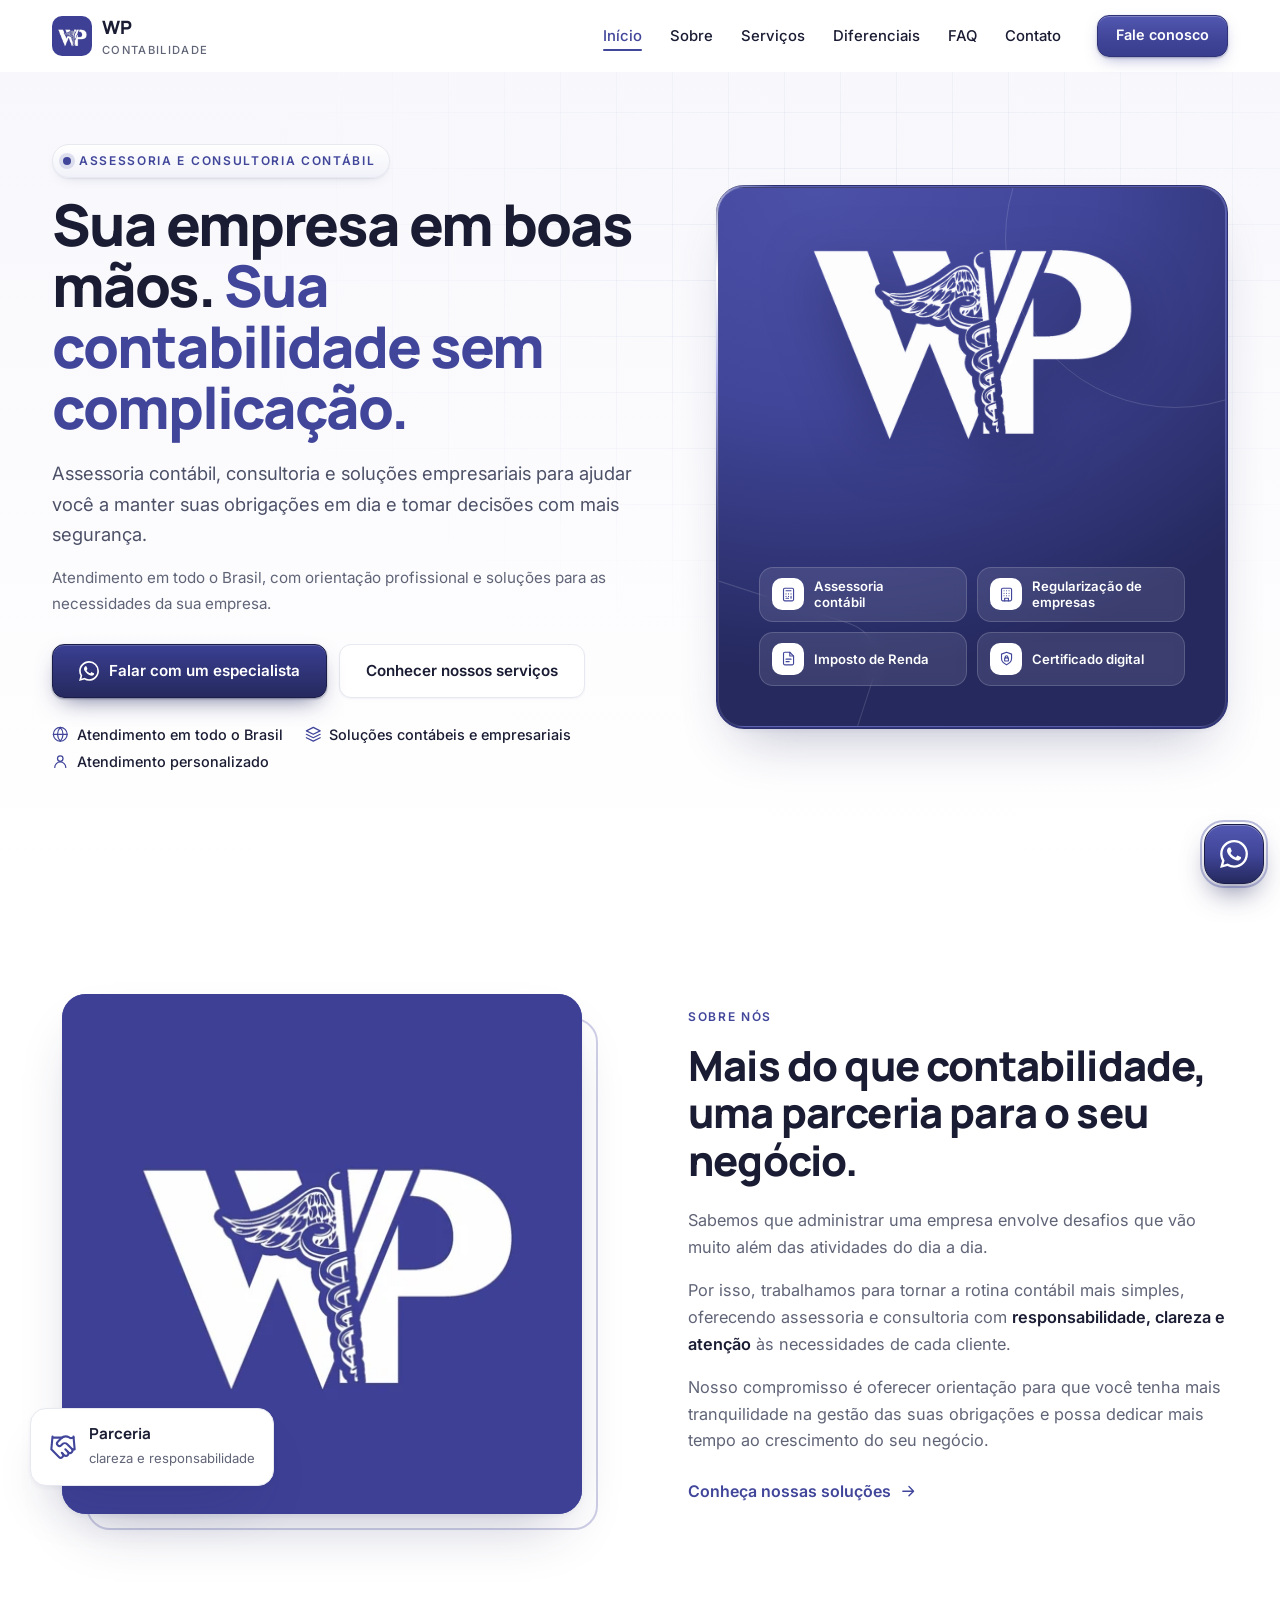
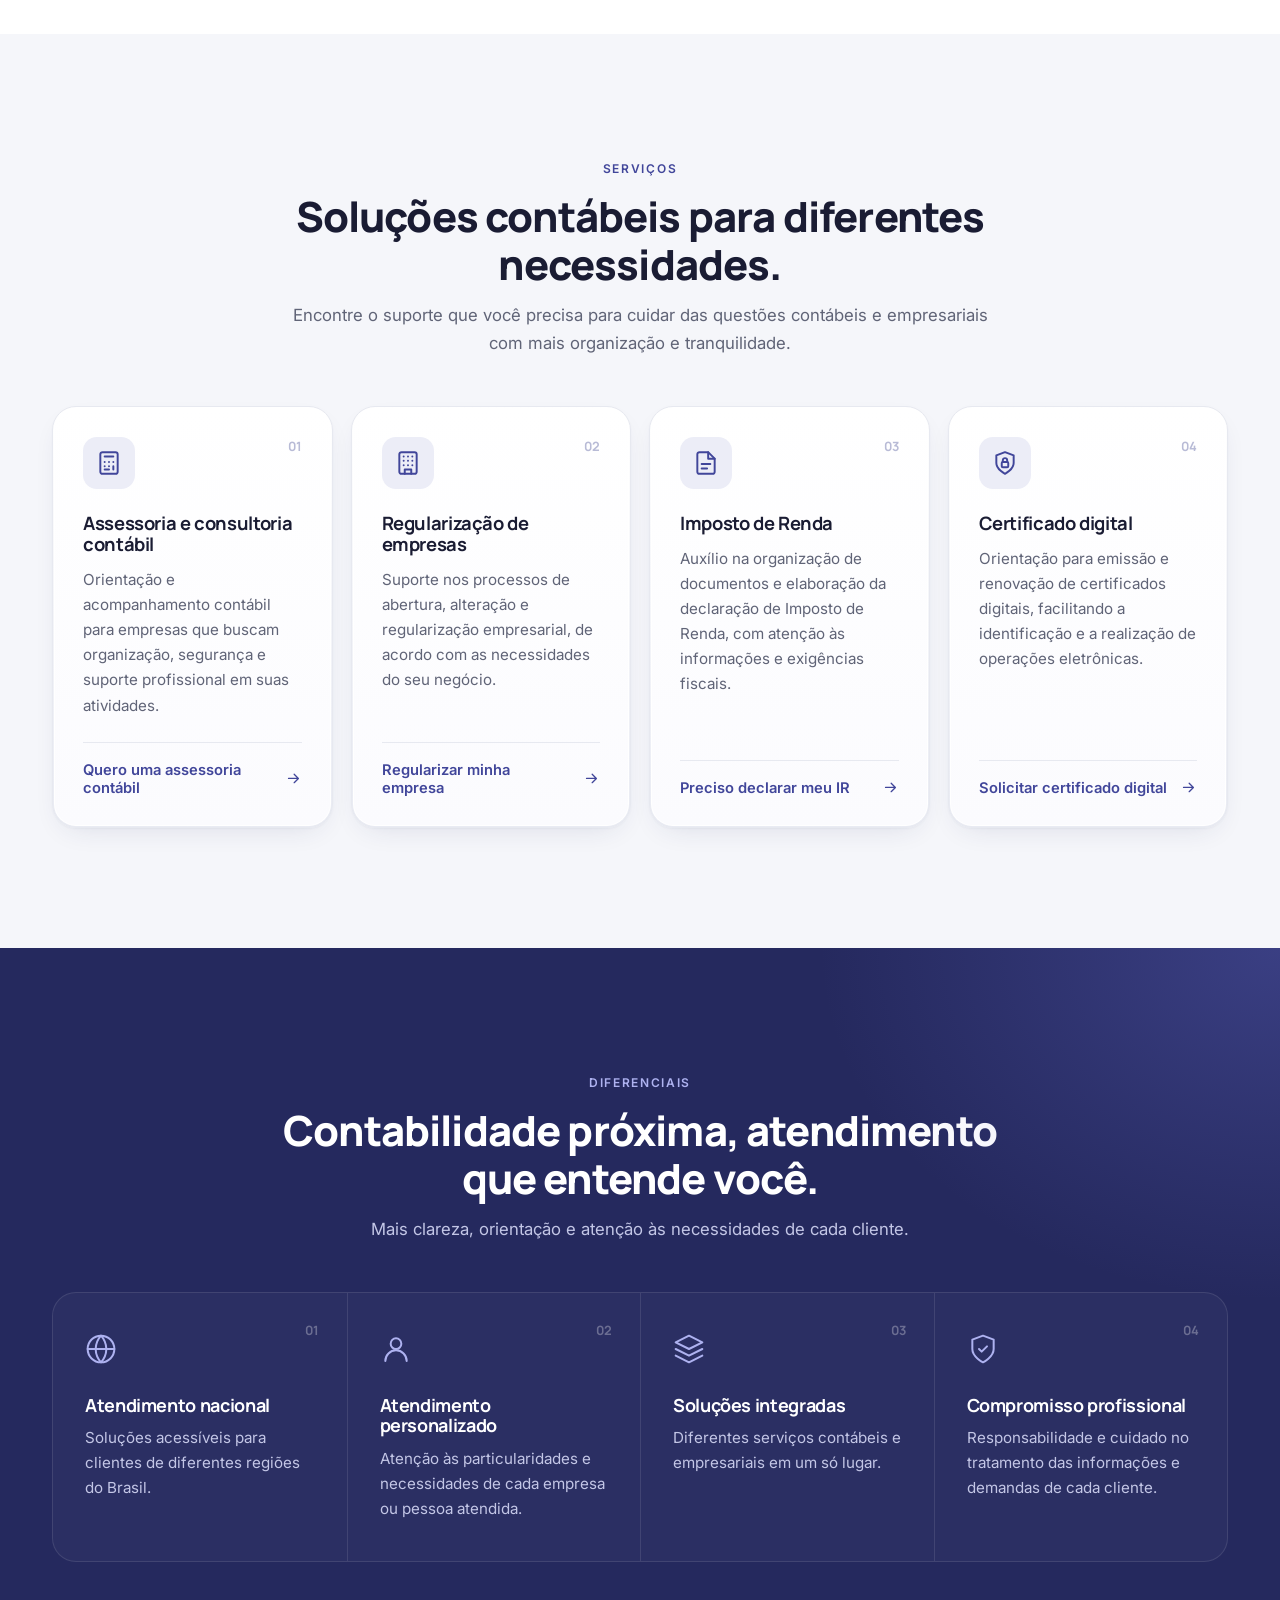
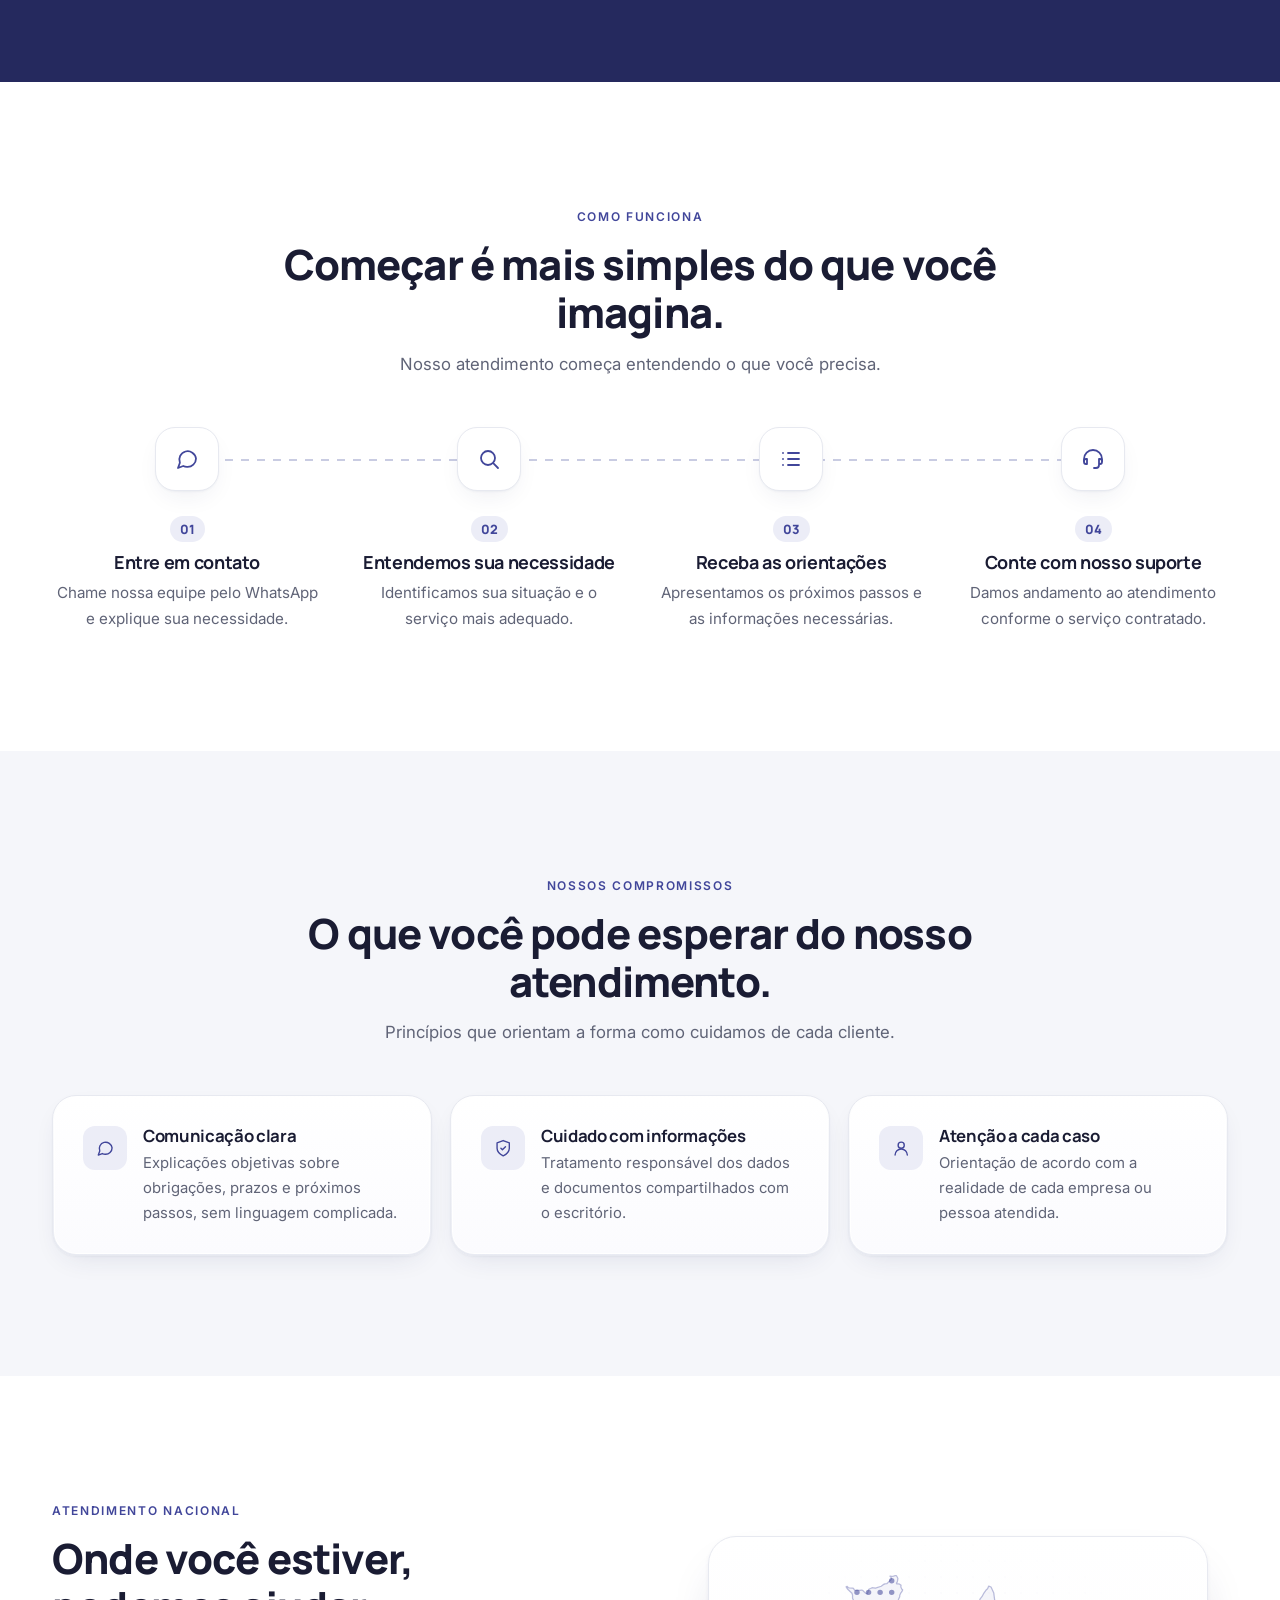
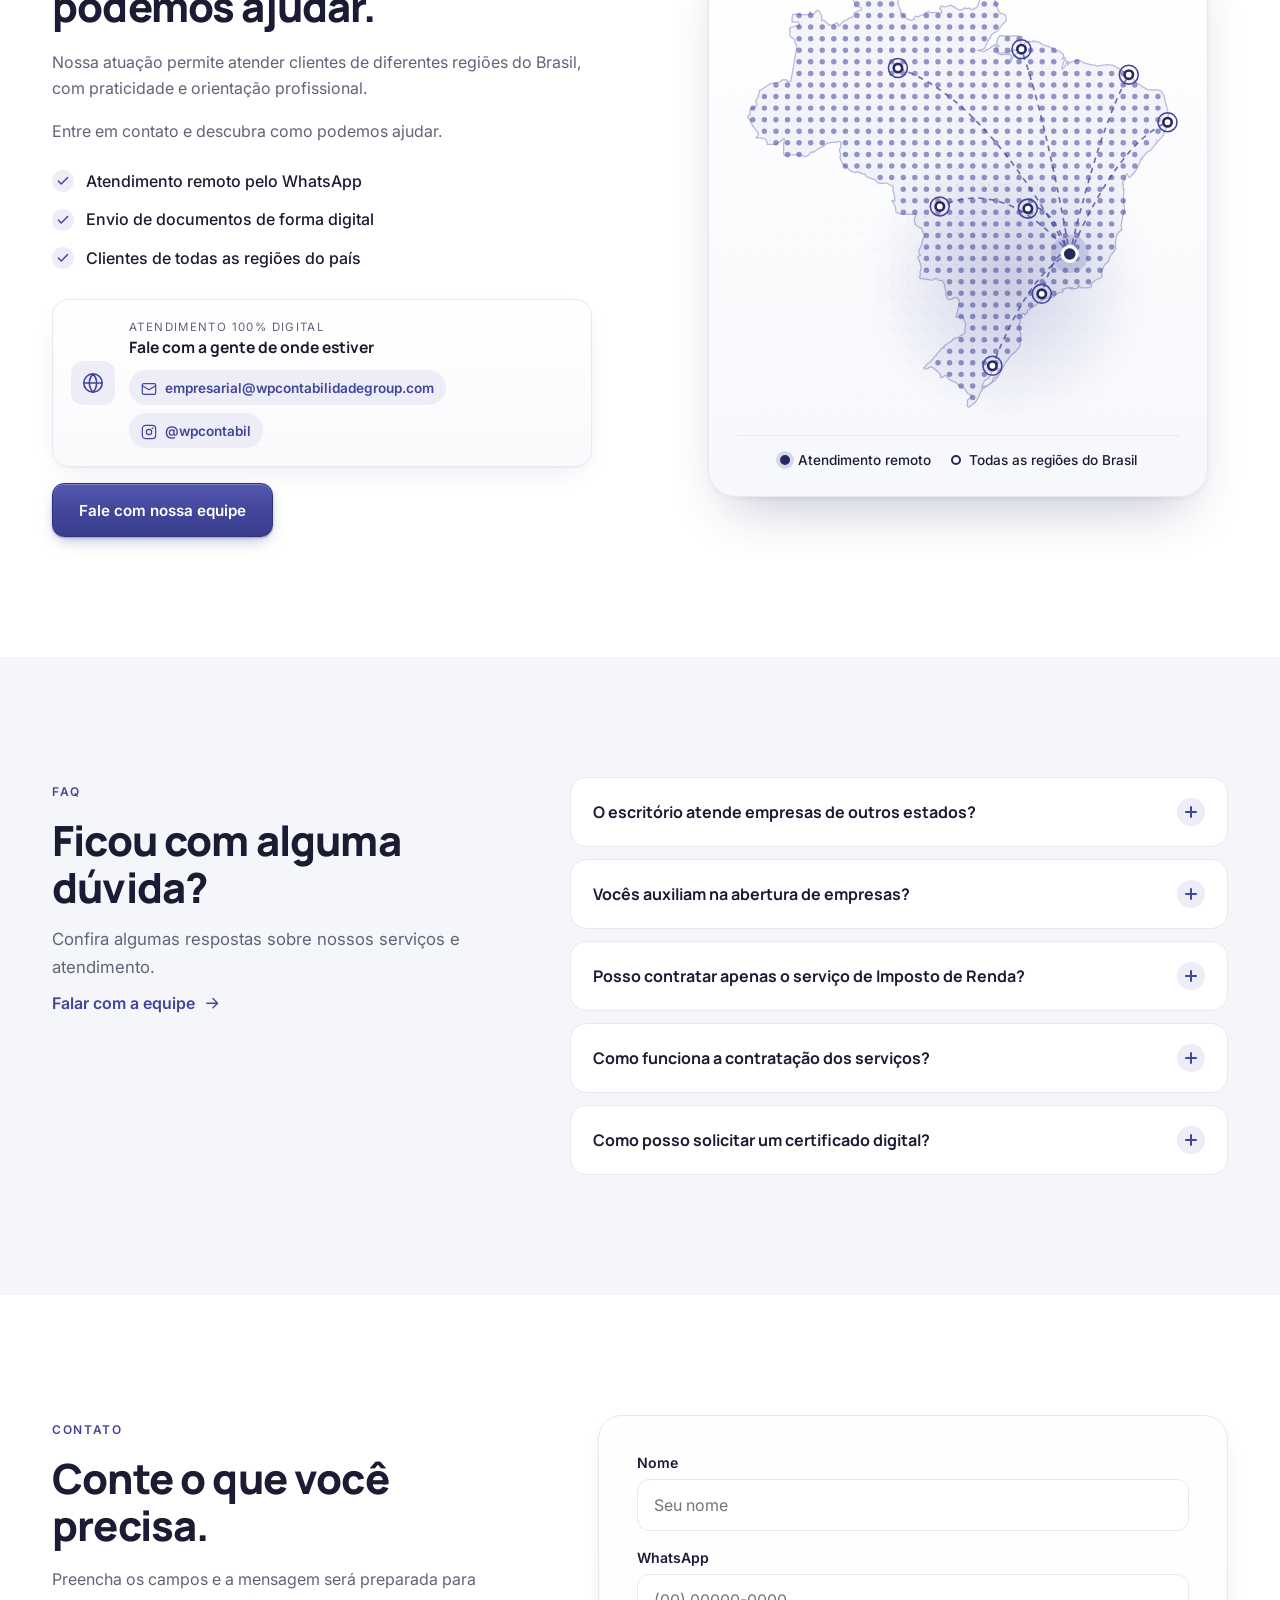
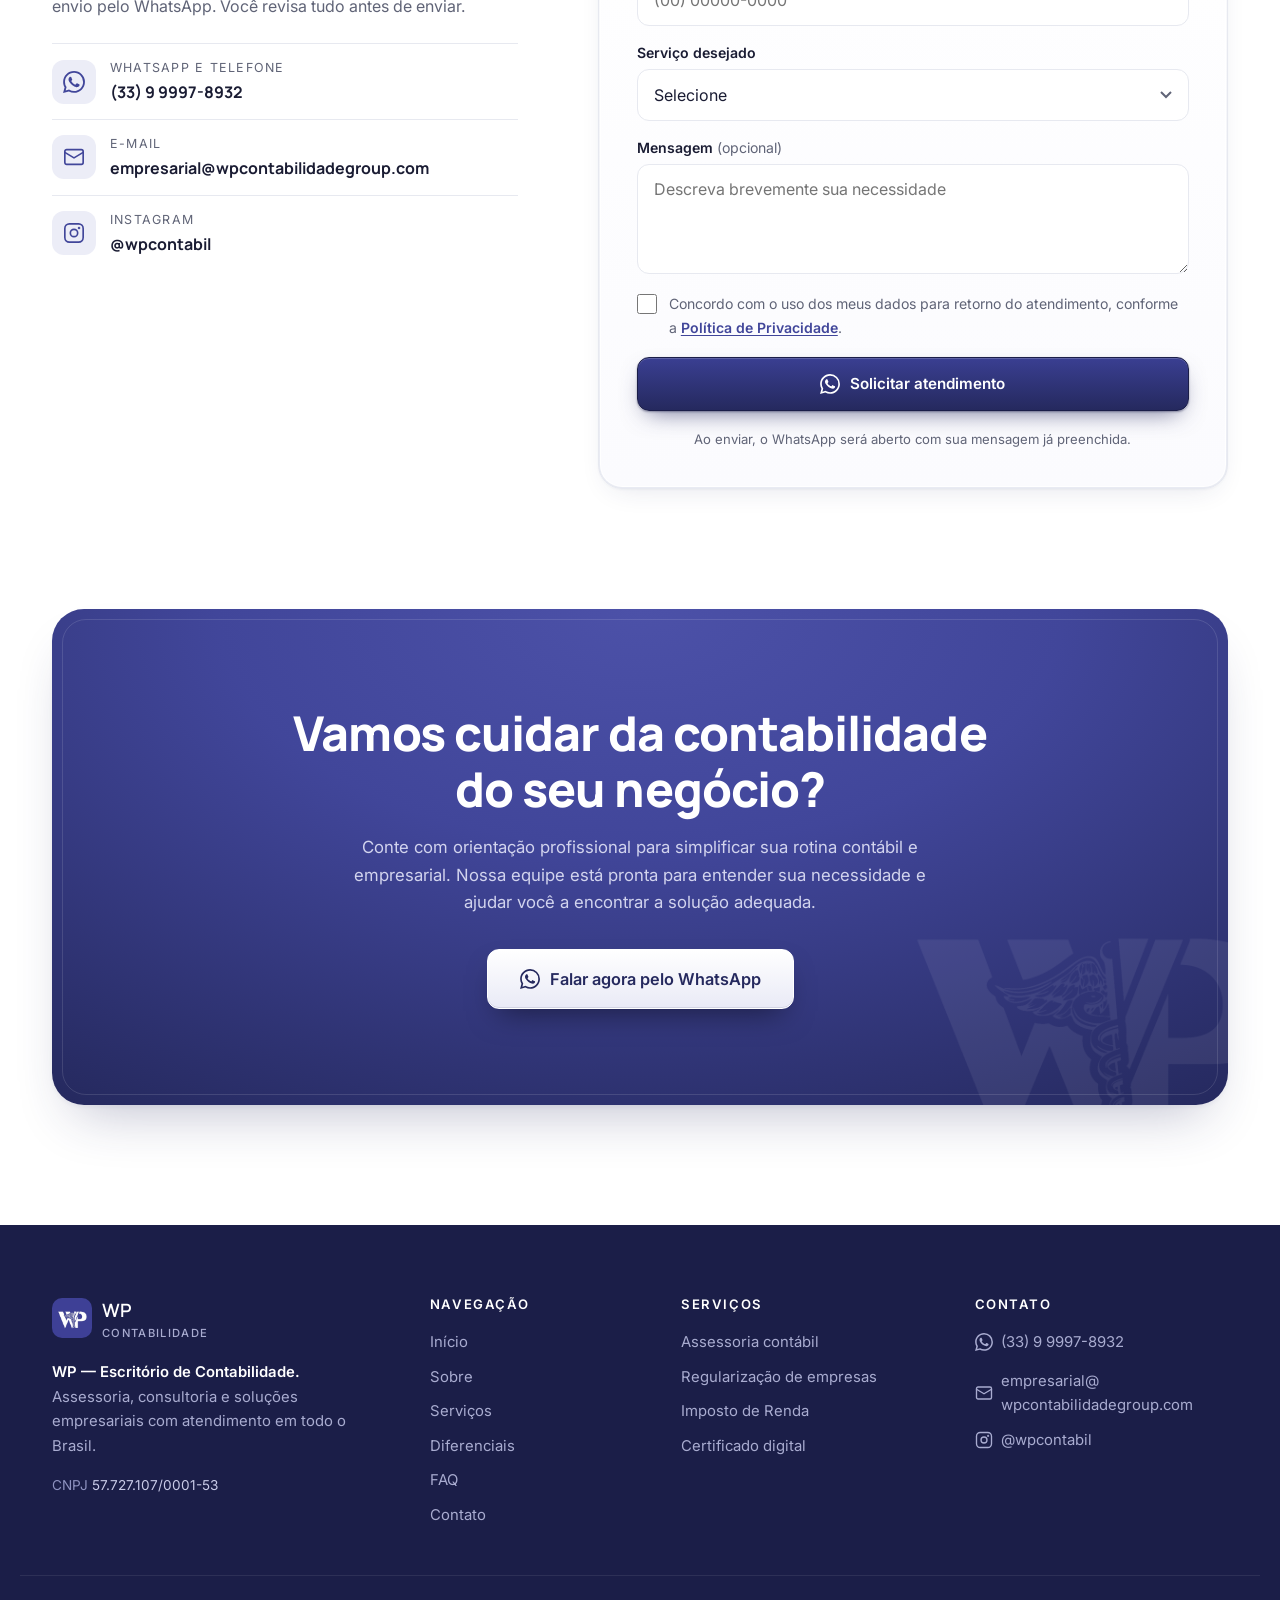
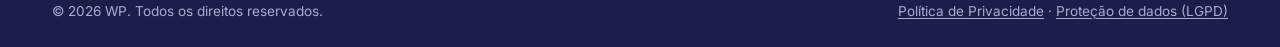
==== commit 1b082c01: "Atualiza contatos: WhatsApp, e-mail e Instagram; remove endereço físico - WhatsApp/telefone: (33) 9 " ====
--- a/wp-contabilidade.html
+++ b/wp-contabilidade.html
@@ -488,6 +488,21 @@
 .map iframe{position:relative;z-index:1}
 .location__visual .map-card{width:100%}
 
+/* Canais digitais (substitui o endereço físico) */
+.addr__links{grid-column:2;display:flex;flex-wrap:wrap;gap:8px;margin-top:8px;min-width:0}
+.addr__links a{display:inline-flex;align-items:center;gap:8px;max-width:100%;padding:8px 12px;border-radius:999px;background:var(--soft);color:var(--brand);font:600 .85rem Inter,sans-serif;transition:background .2s,color .2s}
+.addr__links a span{overflow-wrap:anywhere}
+.addr__links a:hover{background:var(--brand);color:#fff}
+.addr__links .i{width:16px;height:16px;flex:none}
+@media(max-width:480px){.location__address{grid-template-columns:1fr}.addr__ic{grid-row:auto}.addr__links{grid-column:1}}
+/* Título do hero: nunca corta em telas estreitas ou com fonte do sistema aumentada */
+.hero h1{overflow-wrap:break-word;hyphens:manual}
+@media(max-width:480px){.hero h1{font-size:min(2.1rem,9vw);letter-spacing:-.03em}}
+/* Textos longos (e-mail) nos links do rodapé, contato e canais digitais */
+.footer ul a,.footer ul a span{min-width:0}
+.footer ul a span,.contact__line strong,.addr__links a span{overflow-wrap:normal;word-break:normal}
+.contact__line > span:last-child{min-width:0}
+
 </style>
 
   <script type="application/ld+json">
@@ -497,17 +512,10 @@
     "name": "WP — Escritório de Contabilidade",
     "description": "Assessoria e consultoria contábil, regularização de empresas, Imposto de Renda e certificado digital.",
     "areaServed": { "@type": "Country", "name": "Brasil" },
-    "telephone": "+55 33 9911-5030",
-    "email": "pwcontabil@outlook.com",
+    "telephone": "+55 33 99997-8932",
+    "email": "empresarial@wpcontabilidadegroup.com",
+    "sameAs": ["https://www.instagram.com/wpcontabil/"],
     "taxID": "57.727.107/0001-53",
-    "address": {
-      "@type": "PostalAddress",
-      "streetAddress": "R. Duarte Coelho, 617, Apto 201",
-      "addressLocality": "Governador Valadares",
-      "addressRegion": "MG",
-      "postalCode": "35057-150",
-      "addressCountry": "BR"
-    },
     "image": "[data-uri]"
   }
   </script>
@@ -722,7 +730,6 @@
 </svg>
 <div class="map-card__legend"><span><i class="lg lg--hub"></i>Atendimento remoto</span><span><i class="lg"></i>Todas as regiões do Brasil</span></div>
 </div>
-          <div class="map" id="map-block" hidden></div>
         </div>
       </div>
     </section>
@@ -755,13 +762,9 @@
           <p>Preencha os campos e a mensagem será preparada para envio pelo WhatsApp. Você revisa tudo antes de enviar.</p>
           <a class="contact__line" href="#" data-wa="default" data-track="whatsapp_click" data-label="contato_numero">
             <span class="contact__ic"><svg class="i"><use href="#ic-wa"/></svg></span>
-            <span><small>WhatsApp</small><strong data-wa-display></strong></span>
+            <span><small>WhatsApp e telefone</small><strong data-wa-display></strong></span>
           </a>
           <div id="contact-lines"></div>
-          <a class="contact__line" id="contact-ig" href="#" target="_blank" rel="noopener" hidden>
-            <span class="contact__ic"><svg class="i"><use href="#ic-ig"/></svg></span>
-            <span><small>Instagram</small><strong>Perfil oficial</strong></span>
-          </a>
         </div>
         <form class="tex-card form reveal" id="contact-form" novalidate>
           <div class="tex-card__inner">
@@ -928,29 +931,20 @@
     tagline: "Assessoria, consultoria e soluções empresariais com atendimento em todo o Brasil.",
   },
 
-  // ⚠️ PENDENTE DE CONFIRMAÇÃO: o número informado (+55 33 9867-8932) tem 8 dígitos
-  // após o DDD. Celulares no Brasil usam 9 dígitos (ex.: 33 9 9867-8932).
-  // Confirme com o cliente e ajuste apenas os dois campos abaixo.
+  // WhatsApp e telefone da empresa
   whatsapp: {
-    number: "553398678932",          // somente dígitos: 55 + DDD + número
-    display: "+55 33 9867-8932",     // como aparece no site
+    number: "5533999978932",         // somente dígitos: 55 + DDD + número
+    display: "(33) 9 9997-8932",     // como aparece no site
   },
 
-  instagram: "",   // PENDENTE: ex. "https://instagram.com/perfil_oficial"
-  email: "pwcontabil@outlook.com",
-  phone: {                          // telefone do cadastro do CNPJ (ligação)
-    number: "553399115030",
-    display: "(33) 9911-5030",
+  instagram: "https://www.instagram.com/wpcontabil/",
+  instagramHandle: "@wpcontabil",
+  email: "empresarial@wpcontabilidadegroup.com",
+  phone: {                          // mesmo número, para ligações
+    number: "5533999978932",
+    display: "(33) 9 9997-8932",
   },
-  address: {
-    street: "R. Duarte Coelho, 617 — Apto 201",
-    district: "Morada do Vale",
-    city: "Governador Valadares",
-    state: "MG",
-    zip: "35057-150",
-  },
-  // Mapa e link "Como chegar" gerados a partir do endereço acima
-  mapQuery: "Rua Duarte Coelho, 617, Morada do Vale, Governador Valadares - MG, 35057-150",
+  // Atendimento 100% digital: endereço físico não é exibido no site.
   cnpj: "57.727.107/0001-53",
   crc: "",         // PENDENTE: registro profissional (CRC), se fornecido
   siteUrl: "",     // PENDENTE: ex. "https://www.wpcontabilidade.com.br"
@@ -1021,38 +1015,34 @@
   /* ---------------- Dados opcionais (somente se preenchidos) ---------------- */
   const fc = $("#footer-contact");
   const li = (html) => { const l = document.createElement("li"); l.innerHTML = html; fc.appendChild(l); };
-  if (C.instagram) {
-    li(`<a href="${C.instagram}" target="_blank" rel="noopener"><svg class="i"><use href="#ic-ig"/></svg>Instagram</a>`);
-    const ig = $("#contact-ig"); ig.href = C.instagram; ig.hidden = false;
-  }
-  const A = C.address;
-  const addrLine1 = A ? `${A.street}, ${A.district}` : "";
-  const addrLine2 = A ? `${A.city}/${A.state} · <span class="nowrap">CEP ${A.zip}</span>` : "";
-  const mapsLink = C.mapQuery ? "https://www.google.com/maps/search/?api=1&query=" + encodeURIComponent(C.mapQuery) : "";
-  if (C.phone) li(`<a href="tel:+${C.phone.number}" data-track="phone_click" data-label="footer"><svg class="i"><use href="#ic-phone"/></svg>${C.phone.display}</a>`);
-  if (C.email) li(`<a href="mailto:${C.email}" data-track="email_click" data-label="footer"><svg class="i"><use href="#ic-mail"/></svg>${C.email}</a>`);
-  if (A) li(`<a href="${mapsLink}" target="_blank" rel="noopener" data-track="map_click" data-label="footer" class="footer__addr"><svg class="i"><use href="#ic-pin"/></svg><span>${addrLine1}<br>${addrLine2}</span></a>`);
+  const igLabel = C.instagramHandle || "Instagram";
+  // e-mail quebra só depois do "@" em telas estreitas
+  const mailHtml = C.email ? C.email.replace("@", "@<wbr>") : "";
+  // telefone só aparece separado se for diferente do WhatsApp
+  const showPhone = C.phone && C.phone.number !== C.whatsapp.number;
+  if (showPhone) li(`<a href="tel:+${C.phone.number}" data-track="phone_click" data-label="footer"><svg class="i"><use href="#ic-phone"/></svg><span>${C.phone.display}</span></a>`);
+  if (C.email) li(`<a href="mailto:${C.email}" data-track="email_click" data-label="footer"><svg class="i"><use href="#ic-mail"/></svg><span>${mailHtml}</span></a>`);
+  if (C.instagram) li(`<a href="${C.instagram}" target="_blank" rel="noopener" data-track="instagram_click" data-label="footer"><svg class="i"><use href="#ic-ig"/></svg><span>${igLabel}</span></a>`);
 
   // Linhas extras na seção Contato
   const cl = $("#contact-lines");
   const line = (href, ic, label, value, ext, ev) => cl.insertAdjacentHTML("beforeend",
     `<a class="contact__line" href="${href}"${ext ? ' target="_blank" rel="noopener"' : ""} data-track="${ev}" data-label="contato"><span class="contact__ic"><svg class="i"><use href="#${ic}"/></svg></span><span><small>${label}</small><strong>${value}</strong></span></a>`);
-  if (C.phone) line(`tel:+${C.phone.number}`, "ic-phone", "Telefone", C.phone.display, false, "phone_click");
-  if (C.email) line(`mailto:${C.email}`, "ic-mail", "E-mail", C.email, false, "email_click");
-  if (A) line(mapsLink, "ic-pin", "Endereço", `${addrLine1}<br><span class="contact__sub">${addrLine2}</span>`, true, "map_click");
-
-  // Bloco de endereço + mapa na seção Atendimento
-  if (A) {
+  if (showPhone) line(`tel:+${C.phone.number}`, "ic-phone", "Telefone", C.phone.display, false, "phone_click");
+  if (C.email) line(`mailto:${C.email}`, "ic-mail", "E-mail", mailHtml, false, "email_click");
+  if (C.instagram) line(C.instagram, "ic-ig", "Instagram", igLabel, true, "instagram_click");
+
+  // Card "Canais digitais" na seção Atendimento nacional
+  const chips = [
+    C.email && `<a href="mailto:${C.email}" data-track="email_click" data-label="atendimento"><svg class="i"><use href="#ic-mail"/></svg><span>${mailHtml}</span></a>`,
+    C.instagram && `<a href="${C.instagram}" target="_blank" rel="noopener" data-track="instagram_click" data-label="atendimento"><svg class="i"><use href="#ic-ig"/></svg><span>${igLabel}</span></a>`,
+  ].filter(Boolean).join("");
+  if (chips) {
     const ab = $("#address-block");
-    ab.innerHTML = `<span class="addr__ic"><svg class="i"><use href="#ic-building"/></svg></span>
-      <div class="addr__txt"><small>Escritório</small><strong>${addrLine1}</strong><span>${addrLine2}</span></div>
-      <a class="addr__go" href="${mapsLink}" target="_blank" rel="noopener" data-track="map_click" data-label="atendimento">Como chegar <svg class="i"><use href="#ic-arrow"/></svg></a>`;
+    ab.innerHTML = `<span class="addr__ic"><svg class="i"><use href="#ic-globe"/></svg></span>
+      <div class="addr__txt"><small>Atendimento 100% digital</small><strong>Fale com a gente de onde estiver</strong></div>
+      <div class="addr__links">${chips}</div>`;
     ab.hidden = false;
-  }
-  if (C.mapQuery) {
-    const m = $("#map-block");
-    m.innerHTML = `<a class="map__fallback" href="${mapsLink}" target="_blank" rel="noopener" data-track="map_click" data-label="mapa"><svg class="i"><use href="#ic-pin"/></svg><span>Ver localização no Google Maps</span></a><iframe src="https://maps.google.com/maps?q=${encodeURIComponent(C.mapQuery)}&z=16&output=embed" loading="lazy" title="Mapa: ${addrLine1}, ${A.city}/${A.state}" referrerpolicy="no-referrer-when-downgrade"></iframe>`;
-    m.hidden = false;
   }
   const legal = [C.crc && "CRC " + C.crc].filter(Boolean).join(" · ");
   if (legal) $("#footer-legal").textContent = " · " + legal;
